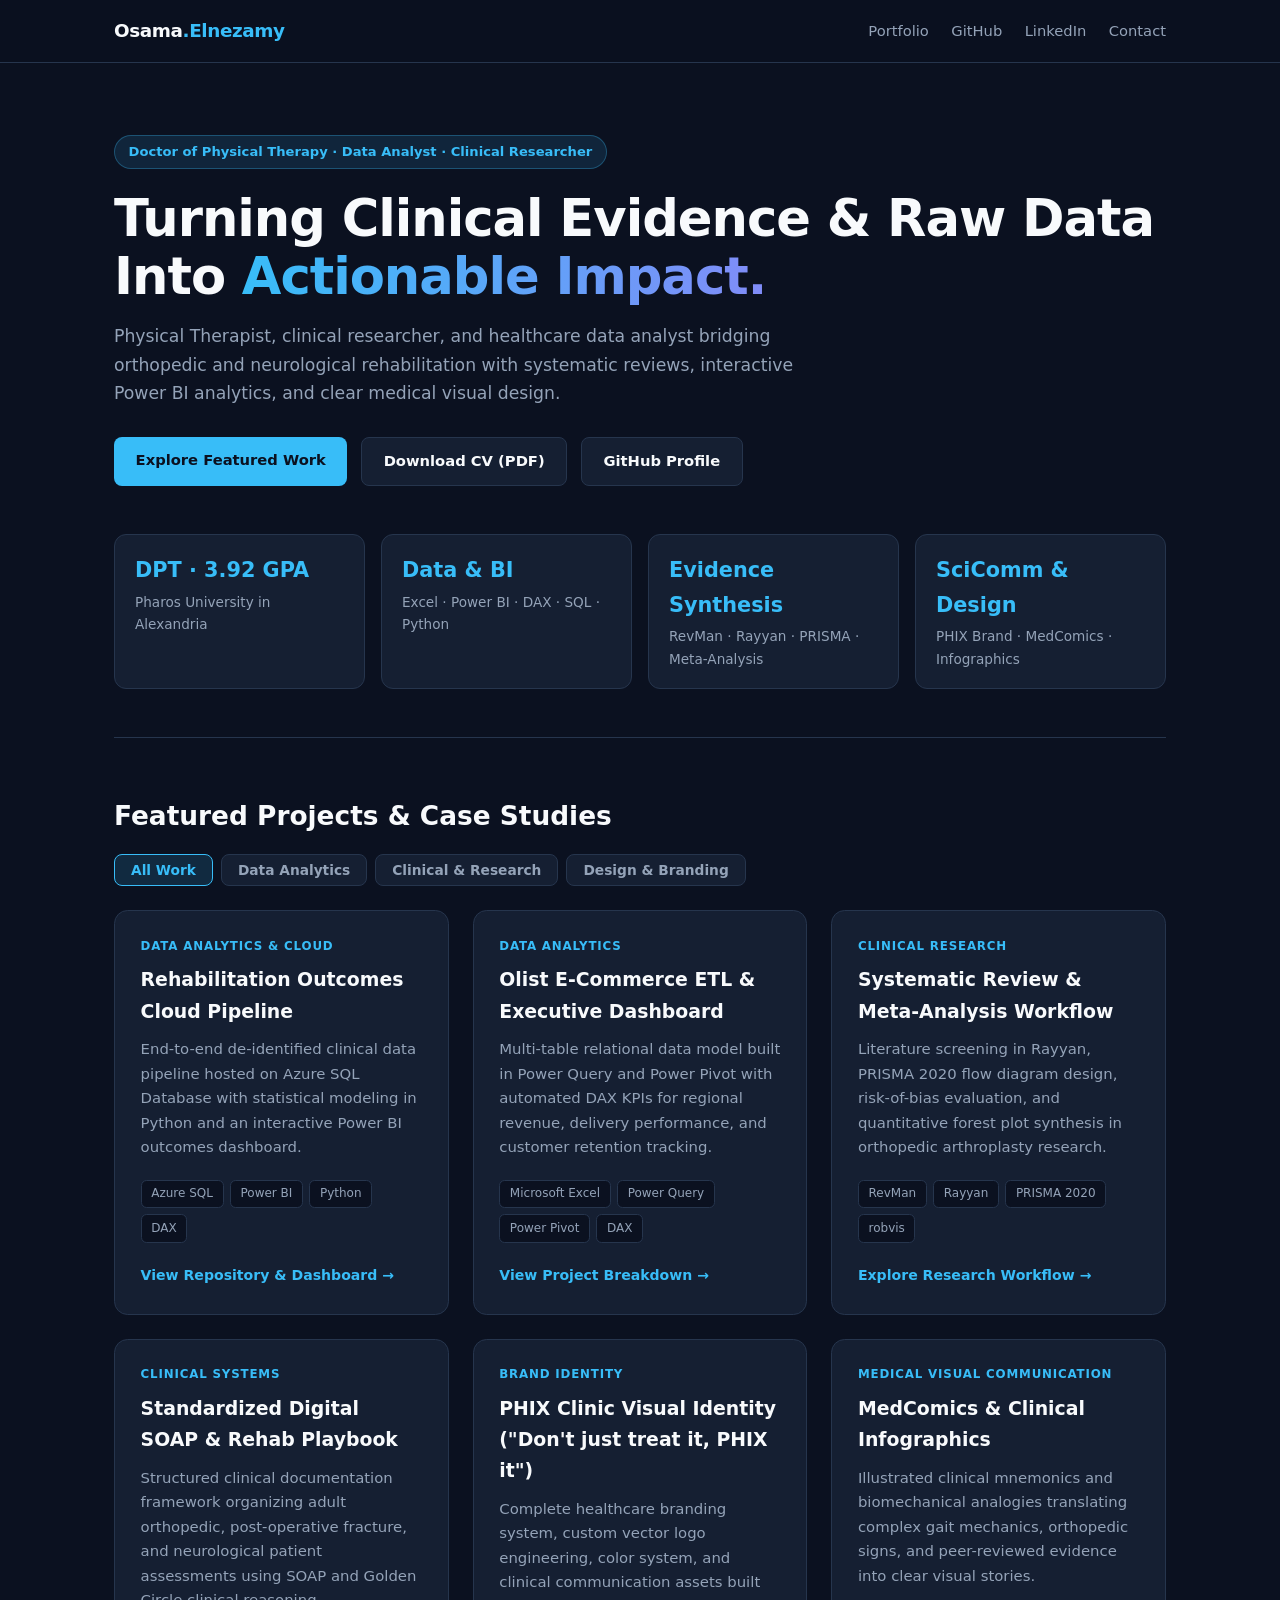
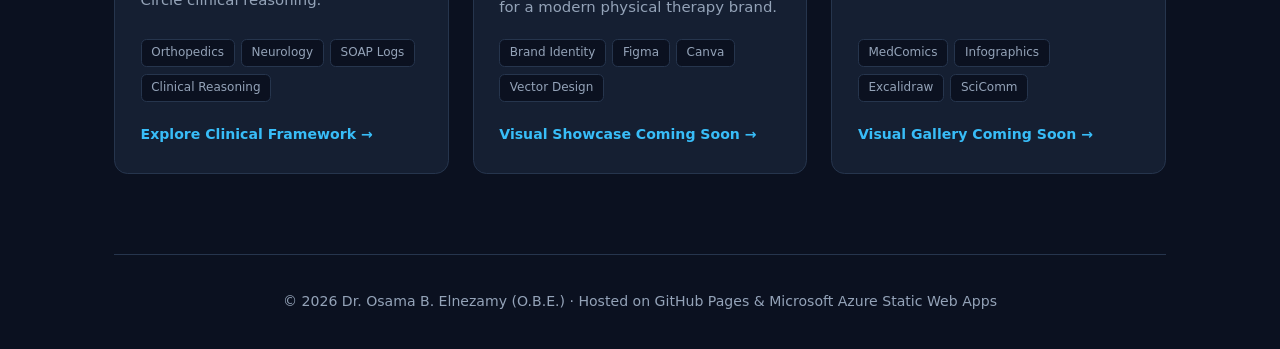
==== index.html @ bfe9ad44 "Add initial HTML structure for personal website This file contains the complete HTML structure for D" ====
<!DOCTYPE html>
<html lang="en">
<head>
  <meta charset="UTF-8" />
  <meta name="viewport" content="width=device-width, initial-scale=1.0" />
  <title>Dr. Osama B. Elnezamy | DPT, Clinical Researcher &amp; Data Analyst</title>
  <style>
    :root {
      --bg: #0b1120;
      --surface: #151f32;
      --surface-hover: #1e293b;
      --text: #f8fafc;
      --muted: #94a3b8;
      --primary: #38bdf8;
      --secondary: #818cf8;
      --border: #26354d;
    }

    * {
      box-sizing: border-box;
      margin: 0;
      padding: 0;
      font-family: 'Segoe UI', system-ui, -apple-system, sans-serif;
    }

    html {
      scroll-behavior: smooth;
    }

    body {
      background-color: var(--bg);
      color: var(--text);
      line-height: 1.65;
    }

    /* Navigation */
    nav {
      position: sticky;
      top: 0;
      z-index: 50;
      backdrop-filter: blur(12px);
      background: rgba(11, 17, 32, 0.85);
      border-bottom: 1px solid var(--border);
    }

    .nav-inner {
      max-width: 1100px;
      margin: 0 auto;
      padding: 1rem 1.5rem;
      display: flex;
      justify-content: space-between;
      align-items: center;
      gap: 1rem;
    }

    .logo {
      font-weight: 800;
      font-size: 1.15rem;
      color: var(--text);
      text-decoration: none;
      letter-spacing: -0.4px;
    }

    .logo span {
      color: var(--primary);
    }

    .nav-links {
      display: flex;
      flex-wrap: wrap;
      gap: 1.4rem;
    }

    .nav-links a {
      color: var(--muted);
      text-decoration: none;
      font-size: 0.92rem;
      font-weight: 500;
      transition: color 0.2s ease;
    }

    .nav-links a:hover {
      color: var(--primary);
    }

    .container {
      max-width: 1100px;
      margin: 0 auto;
      padding: 0 1.5rem;
    }

    /* Hero */
    .hero {
      padding: 4.5rem 0 3rem;
      border-bottom: 1px solid var(--border);
    }

    .pill {
      display: inline-block;
      background: rgba(56, 189, 248, 0.12);
      color: var(--primary);
      border: 1px solid rgba(56, 189, 248, 0.3);
      padding: 0.3rem 0.85rem;
      border-radius: 999px;
      font-size: 0.82rem;
      font-weight: 600;
      margin-bottom: 1.25rem;
    }

    .hero h1 {
      font-size: clamp(2.1rem, 4.2vw, 3.2rem);
      line-height: 1.15;
      margin-bottom: 1rem;
      letter-spacing: -0.02em;
    }

    .hero h1 span {
      background: linear-gradient(90deg, var(--primary), var(--secondary));
      -webkit-background-clip: text;
      -webkit-text-fill-color: transparent;
    }

    .hero p {
      color: var(--muted);
      font-size: 1.08rem;
      max-width: 720px;
      margin-bottom: 1.8rem;
    }

    .btn-group {
      display: flex;
      flex-wrap: wrap;
      gap: 0.85rem;
      margin-bottom: 3rem;
    }

    .btn {
      padding: 0.72rem 1.35rem;
      border-radius: 0.5rem;
      font-weight: 600;
      font-size: 0.92rem;
      text-decoration: none;
      transition: transform 0.2s ease, border-color 0.2s ease, opacity 0.2s ease;
      cursor: pointer;
    }

    .btn-primary {
      background: var(--primary);
      color: #0b1120;
    }

    .btn-primary:hover {
      opacity: 0.9;
      transform: translateY(-2px);
    }

    .btn-outline {
      border: 1px solid var(--border);
      color: var(--text);
      background: var(--surface);
    }

    .btn-outline:hover {
      border-color: var(--primary);
      color: var(--primary);
      transform: translateY(-2px);
    }

    /* Stats Bar */
    .stats {
      display: grid;
      grid-template-columns: repeat(auto-fit, minmax(200px, 1fr));
      gap: 1rem;
    }

    .stat-box {
      background: var(--surface);
      border: 1px solid var(--border);
      padding: 1.15rem 1.25rem;
      border-radius: 0.75rem;
    }

    .stat-num {
      font-size: 1.3rem;
      font-weight: 800;
      color: var(--primary);
      margin-bottom: 0.2rem;
    }

    .stat-label {
      font-size: 0.85rem;
      color: var(--muted);
    }

    /* Section Header & Filters */
    .section-header {
      margin: 3.5rem 0 1.5rem;
      display: flex;
      flex-wrap: wrap;
      justify-content: space-between;
      align-items: center;
      gap: 1rem;
    }

    .section-header h2 {
      font-size: 1.65rem;
    }

    .filters {
      display: flex;
      flex-wrap: wrap;
      gap: 0.5rem;
    }

    .filter-btn {
      background: var(--surface);
      border: 1px solid var(--border);
      color: var(--muted);
      padding: 0.45rem 1rem;
      border-radius: 0.5rem;
      font-size: 0.86rem;
      font-weight: 600;
      cursor: pointer;
      transition: all 0.2s ease;
    }

    .filter-btn.active,
    .filter-btn:hover {
      background: rgba(56, 189, 248, 0.15);
      color: var(--primary);
      border-color: var(--primary);
    }

    /* Project Grid */
    .grid {
      display: grid;
      grid-template-columns: repeat(auto-fill, minmax(310px, 1fr));
      gap: 1.5rem;
    }

    .card {
      background: var(--surface);
      border: 1px solid var(--border);
      border-radius: 0.85rem;
      padding: 1.6rem;
      display: flex;
      flex-direction: column;
      justify-content: space-between;
      transition: transform 0.2s ease, border-color 0.2s ease, background 0.2s ease;
    }

    .card:hover {
      transform: translateY(-4px);
      border-color: var(--primary);
      background: var(--surface-hover);
    }

    .card-category {
      font-size: 0.74rem;
      text-transform: uppercase;
      letter-spacing: 0.07em;
      color: var(--primary);
      font-weight: 700;
      margin-bottom: 0.5rem;
    }

    .card h3 {
      font-size: 1.18rem;
      margin-bottom: 0.65rem;
    }

    .card p {
      color: var(--muted);
      font-size: 0.93rem;
      margin-bottom: 1.25rem;
    }

    .tags {
      display: flex;
      flex-wrap: wrap;
      gap: 0.4rem;
      margin-bottom: 1.2rem;
    }

    .tag {
      background: var(--bg);
      border: 1px solid var(--border);
      color: var(--muted);
      font-size: 0.75rem;
      padding: 0.2rem 0.6rem;
      border-radius: 0.35rem;
    }

    .card-link {
      color: var(--primary);
      text-decoration: none;
      font-size: 0.88rem;
      font-weight: 600;
      background: none;
      border: none;
      padding: 0;
      cursor: pointer;
    }

    .card-link:hover {
      text-decoration: underline;
    }

    /* Footer */
    footer {
      margin-top: 5rem;
      padding: 2.2rem 0;
      border-top: 1px solid var(--border);
      text-align: center;
      color: var(--muted);
      font-size: 0.88rem;
    }
  </style>
</head>
<body>
  <nav>
    <div class="nav-inner">
      <a href="#" class="logo">Osama<span>.Elnezamy</span></a>
      <div class="nav-links">
        <a href="#projects">Portfolio</a>
        <a href="https://github.com/Osamabadran" target="_blank" rel="noopener">GitHub</a>
        <a href="https://linkedin.com" target="_blank" rel="noopener">LinkedIn</a>
        <a href="mailto:oysama@gmail.com">Contact</a>
      </div>
    </div>
  </nav>

  <div class="container">
    <section class="hero">
      <span class="pill">Doctor of Physical Therapy · Data Analyst · Clinical Researcher</span>
      <h1>Turning Clinical Evidence &amp; Raw Data Into <span>Actionable Impact.</span></h1>
      <p>
        Physical Therapist, clinical researcher, and healthcare data analyst bridging orthopedic and neurological
        rehabilitation with systematic reviews, interactive Power BI analytics, and clear medical visual design.
      </p>

      <div class="btn-group">
        <a href="#projects" class="btn btn-primary">Explore Featured Work</a>
        <a href="assets/cv/Osama_Elnezamy_CV.pdf" class="btn btn-outline" target="_blank" rel="noopener">Download CV (PDF)</a>
        <a href="https://github.com/Osamabadran" class="btn btn-outline" target="_blank" rel="noopener">GitHub Profile</a>
      </div>

      <div class="stats">
        <div class="stat-box">
          <div class="stat-num">DPT · 3.92 GPA</div>
          <div class="stat-label">Pharos University in Alexandria</div>
        </div>
        <div class="stat-box">
          <div class="stat-num">Data &amp; BI</div>
          <div class="stat-label">Excel · Power BI · DAX · SQL · Python</div>
        </div>
        <div class="stat-box">
          <div class="stat-num">Evidence Synthesis</div>
          <div class="stat-label">RevMan · Rayyan · PRISMA · Meta-Analysis</div>
        </div>
        <div class="stat-box">
          <div class="stat-num">SciComm &amp; Design</div>
          <div class="stat-label">PHIX Brand · MedComics · Infographics</div>
        </div>
      </div>
    </section>

    <section id="projects">
      <div class="section-header">
        <h2>Featured Projects &amp; Case Studies</h2>
        <div class="filters">
          <button class="filter-btn active" onclick="filterProjects('all', this)">All Work</button>
          <button class="filter-btn" onclick="filterProjects('data', this)">Data Analytics</button>
          <button class="filter-btn" onclick="filterProjects('research', this)">Clinical &amp; Research</button>
          <button class="filter-btn" onclick="filterProjects('design', this)">Design &amp; Branding</button>
        </div>
      </div>

      <div class="grid" id="project-grid">
        <!-- Data Analytics 1 -->
        <article class="card" data-category="data">
          <div>
            <div class="card-category">Data Analytics &amp; Cloud</div>
            <h3>Rehabilitation Outcomes Cloud Pipeline</h3>
            <p>
              End-to-end de-identified clinical data pipeline hosted on Azure SQL Database with statistical modeling
              in Python and an interactive Power BI outcomes dashboard.
            </p>
          </div>
          <div>
            <div class="tags">
              <span class="tag">Azure SQL</span>
              <span class="tag">Power BI</span>
              <span class="tag">Python</span>
              <span class="tag">DAX</span>
            </div>
            <a href="https://github.com/Osamabadran" target="_blank" rel="noopener" class="card-link">View Repository &amp; Dashboard →</a>
          </div>
        </article>

        <!-- Data Analytics 2 -->
        <article class="card" data-category="data">
          <div>
            <div class="card-category">Data Analytics</div>
            <h3>Olist E-Commerce ETL &amp; Executive Dashboard</h3>
            <p>
              Multi-table relational data model built in Power Query and Power Pivot with automated DAX KPIs for
              regional revenue, delivery performance, and customer retention tracking.
            </p>
          </div>
          <div>
            <div class="tags">
              <span class="tag">Microsoft Excel</span>
              <span class="tag">Power Query</span>
              <span class="tag">Power Pivot</span>
              <span class="tag">DAX</span>
            </div>
            <a href="https://github.com/Osamabadran" target="_blank" rel="noopener" class="card-link">View Project Breakdown →</a>
          </div>
        </article>

        <!-- Clinical & Research 1 -->
        <article class="card" data-category="research">
          <div>
            <div class="card-category">Clinical Research</div>
            <h3>Systematic Review &amp; Meta-Analysis Workflow</h3>
            <p>
              Literature screening in Rayyan, PRISMA 2020 flow diagram design, risk-of-bias evaluation, and
              quantitative forest plot synthesis in orthopedic arthroplasty research.
            </p>
          </div>
          <div>
            <div class="tags">
              <span class="tag">RevMan</span>
              <span class="tag">Rayyan</span>
              <span class="tag">PRISMA 2020</span>
              <span class="tag">robvis</span>
            </div>
            <a href="https://github.com/Osamabadran" target="_blank" rel="noopener" class="card-link">Explore Research Workflow →</a>
          </div>
        </article>

        <!-- Clinical & Research 2 -->
        <article class="card" data-category="research">
          <div>
            <div class="card-category">Clinical Systems</div>
            <h3>Standardized Digital SOAP &amp; Rehab Playbook</h3>
            <p>
              Structured clinical documentation framework organizing adult orthopedic, post-operative fracture, and
              neurological patient assessments using SOAP and Golden Circle clinical reasoning.
            </p>
          </div>
          <div>
            <div class="tags">
              <span class="tag">Orthopedics</span>
              <span class="tag">Neurology</span>
              <span class="tag">SOAP Logs</span>
              <span class="tag">Clinical Reasoning</span>
            </div>
            <a href="https://github.com/Osamabadran" target="_blank" rel="noopener" class="card-link">Explore Clinical Framework →</a>
          </div>
        </article>

        <!-- Design 1 -->
        <article class="card" data-category="design">
          <div>
            <div class="card-category">Brand Identity</div>
            <h3>PHIX Clinic Visual Identity ("Don't just treat it, PHIX it")</h3>
            <p>
              Complete healthcare branding system, custom vector logo engineering, color system, and clinical
              communication assets built for a modern physical therapy brand.
            </p>
          </div>
          <div>
            <div class="tags">
              <span class="tag">Brand Identity</span>
              <span class="tag">Figma</span>
              <span class="tag">Canva</span>
              <span class="tag">Vector Design</span>
            </div>
            <a href="#projects" class="card-link">Visual Showcase Coming Soon →</a>
          </div>
        </article>

        <!-- Design 2 -->
        <article class="card" data-category="design">
          <div>
            <div class="card-category">Medical Visual Communication</div>
            <h3>MedComics &amp; Clinical Infographics</h3>
            <p>
              Illustrated clinical mnemonics and biomechanical analogies translating complex gait mechanics,
              orthopedic signs, and peer-reviewed evidence into clear visual stories.
            </p>
          </div>
          <div>
            <div class="tags">
              <span class="tag">MedComics</span>
              <span class="tag">Infographics</span>
              <span class="tag">Excalidraw</span>
              <span class="tag">SciComm</span>
            </div>
            <a href="#projects" class="card-link">Visual Gallery Coming Soon →</a>
          </div>
        </article>
      </div>
    </section>

    <footer>
      <p>© 2026 Dr. Osama B. Elnezamy (O.B.E.) · Hosted on GitHub Pages &amp; Microsoft Azure Static Web Apps</p>
    </footer>
  </div>

  <script>
    function filterProjects(category, btn) {
      document.querySelectorAll('.filter-btn').forEach(b => b.classList.remove('active'));
      btn.classList.add('active');

      document.querySelectorAll('.card').forEach(card => {
        if (category === 'all' || card.dataset.category === category) {
          card.style.display = 'flex';
        } else {
          card.style.display = 'none';
        }
      });
    }
  </script>
</body>
</html>
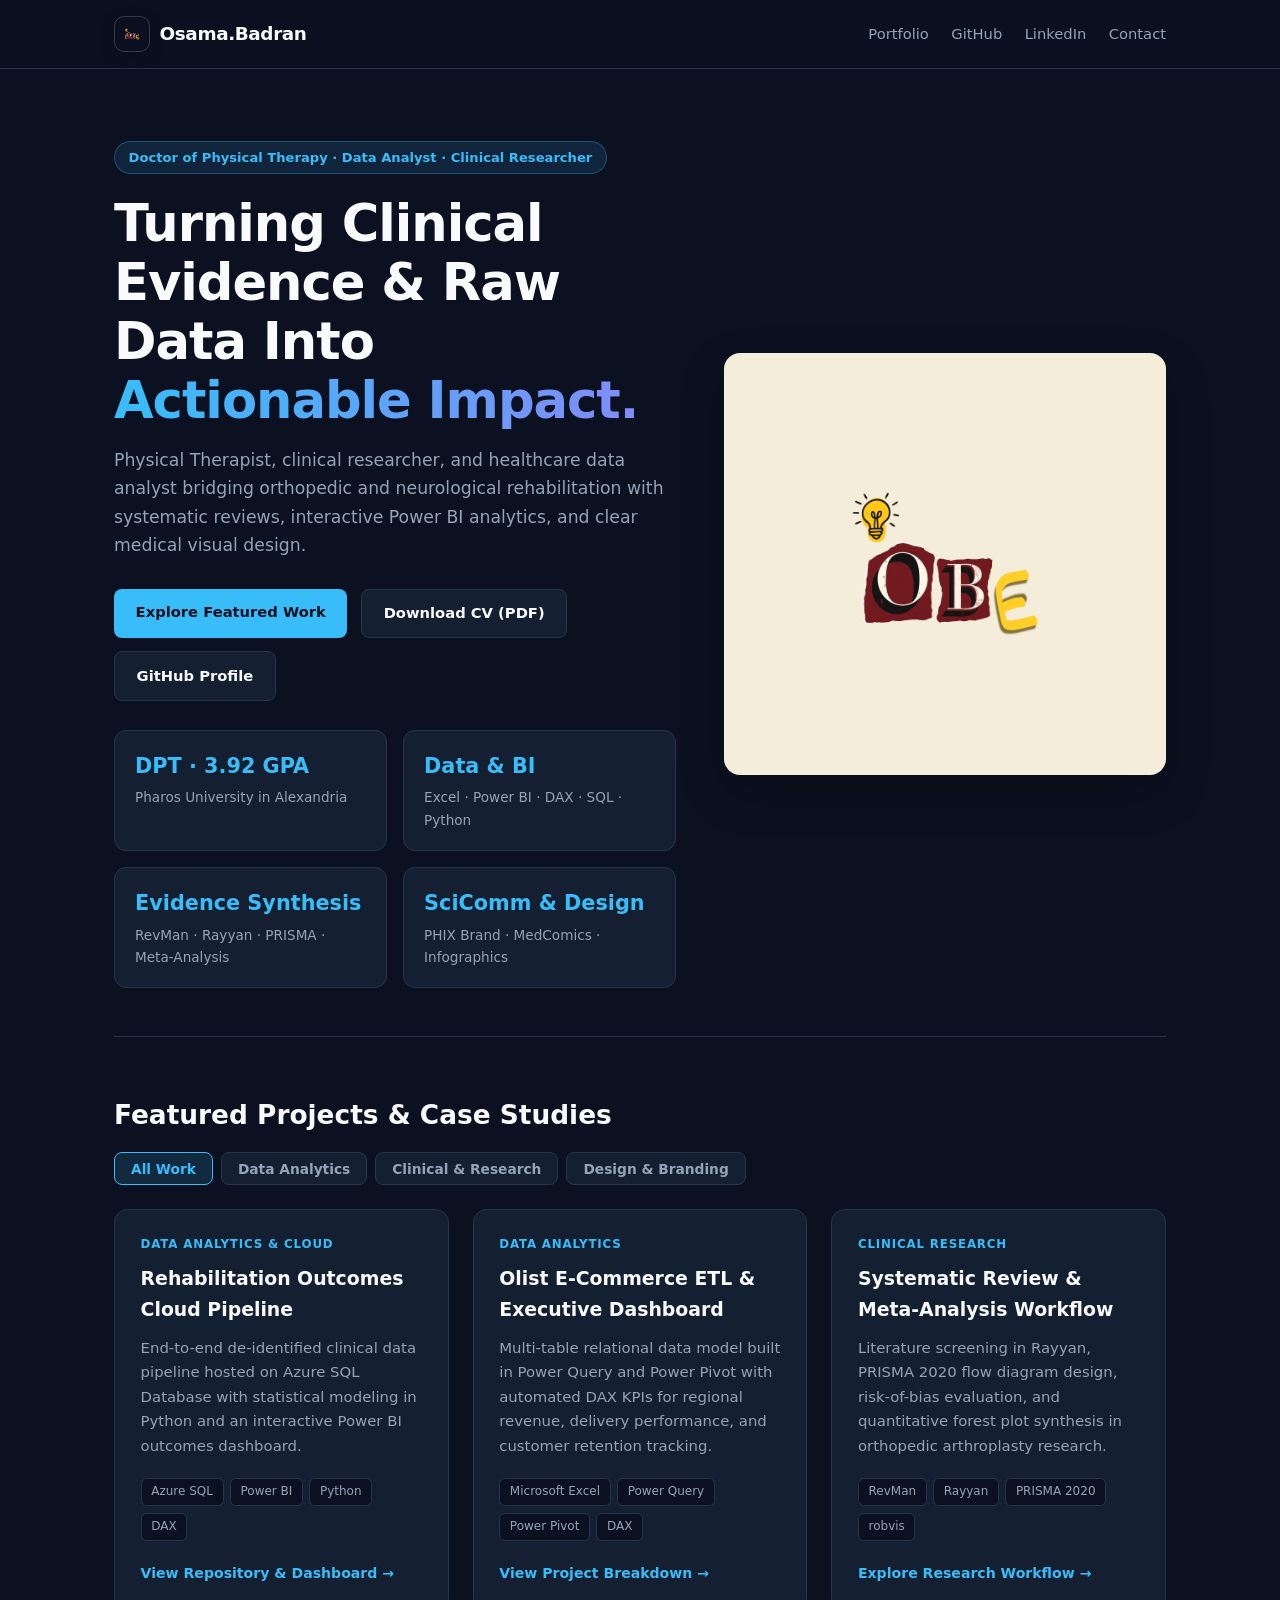
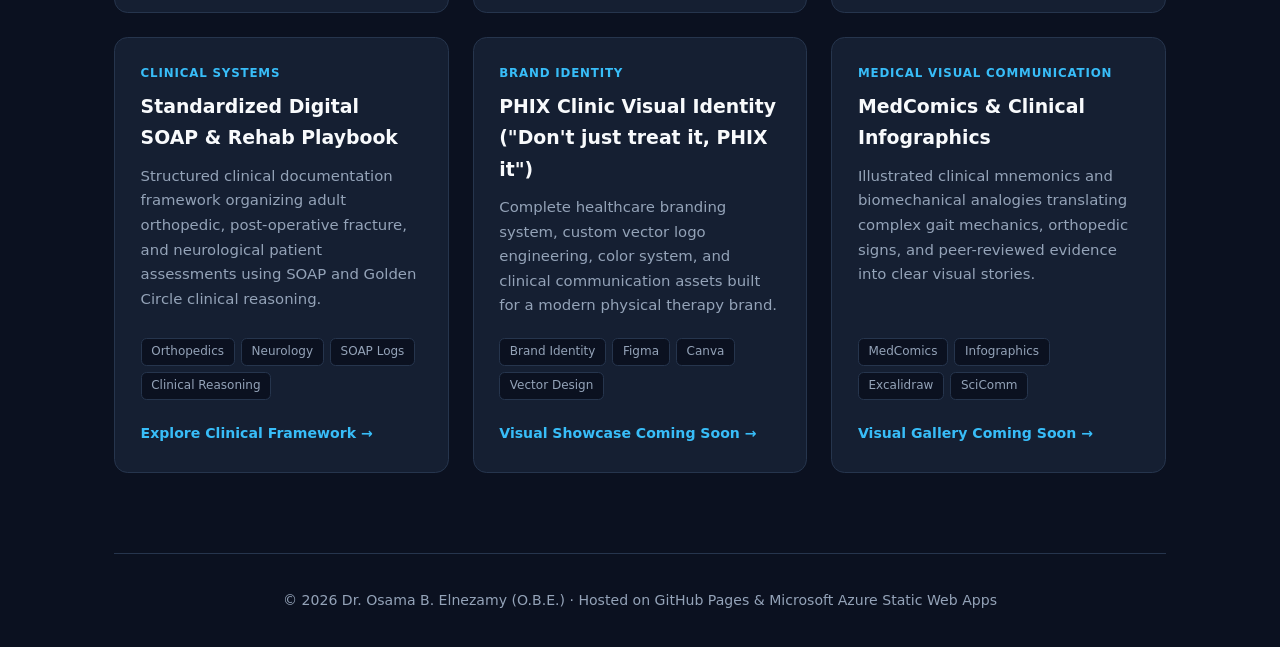
==== commit 07dd3a3d: "Add brand logo and motion hero Co-authored-by: Copilot <223556219+Copilot@users.noreply.github.com>" ====
--- a/index.html
+++ b/index.html
@@ -3,6 +3,7 @@
 <head>
   <meta charset="UTF-8" />
   <meta name="viewport" content="width=device-width, initial-scale=1.0" />
+  <link rel="icon" type="image/png" href="assets/images/design/obe-logo.png" />
   <title>Dr. Osama B. Elnezamy | DPT, Clinical Researcher &amp; Data Analyst</title>
   <style>
     :root {
@@ -59,10 +60,18 @@
       color: var(--text);
       text-decoration: none;
       letter-spacing: -0.4px;
-    }
-
-    .logo span {
-      color: var(--primary);
+      display: inline-flex;
+      align-items: center;
+      gap: 0.6rem;
+    }
+
+    .brand-emblem {
+      width: 36px;
+      height: 36px;
+      border-radius: 10px;
+      object-fit: cover;
+      border: 1px solid rgba(248, 250, 252, 0.18);
+      box-shadow: 0 5px 16px rgba(0, 0, 0, 0.18);
     }
 
     .nav-links {
@@ -93,6 +102,42 @@
     .hero {
       padding: 4.5rem 0 3rem;
       border-bottom: 1px solid var(--border);
+    }
+
+    .hero-layout {
+      display: grid;
+      grid-template-columns: minmax(0, 1.12fr) minmax(300px, 0.88fr);
+      align-items: center;
+      gap: 3rem;
+    }
+
+    .hero-copy {
+      min-width: 0;
+    }
+
+    .hero-media {
+      display: flex;
+      align-items: center;
+      justify-content: center;
+      min-height: 320px;
+      overflow: hidden;
+      border: 1px solid rgba(248, 250, 252, 0.12);
+      border-radius: 16px;
+      background: #f4edda;
+      box-shadow: 0 18px 45px rgba(0, 0, 0, 0.24);
+    }
+
+    .hero-motion,
+    .hero-static {
+      display: block;
+      width: 100%;
+      height: 100%;
+      max-height: 420px;
+      object-fit: contain;
+    }
+
+    .hero-static {
+      display: none;
     }
 
     .pill {
@@ -131,7 +176,7 @@
       display: flex;
       flex-wrap: wrap;
       gap: 0.85rem;
-      margin-bottom: 3rem;
+      margin-bottom: 1.8rem;
     }
 
     .btn {
@@ -171,6 +216,38 @@
       display: grid;
       grid-template-columns: repeat(auto-fit, minmax(200px, 1fr));
       gap: 1rem;
+    }
+
+    @media (max-width: 800px) {
+      .hero-layout {
+        grid-template-columns: 1fr;
+        gap: 2rem;
+      }
+
+      .hero-media {
+        min-height: 260px;
+      }
+    }
+
+    @media (prefers-reduced-motion: reduce) {
+      html {
+        scroll-behavior: auto;
+      }
+
+      .hero-motion {
+        display: none;
+      }
+
+      .hero-static {
+        display: block;
+      }
+
+      .btn,
+      .nav-links a,
+      .card,
+      .filter-btn {
+        transition: none;
+      }
     }
 
     .stat-box {
@@ -320,7 +397,10 @@
 <body>
   <nav>
     <div class="nav-inner">
-      <a href="#" class="logo">Osama<span>.Elnezamy</span></a>
+      <a href="#" class="logo">
+        <img class="brand-emblem" src="assets/images/design/obe-logo.png" alt="" />
+        <span>Osama.Badran</span>
+      </a>
       <div class="nav-links">
         <a href="#projects">Portfolio</a>
         <a href="https://github.com/Osamabadran" target="_blank" rel="noopener">GitHub</a>
@@ -332,35 +412,46 @@
 
   <div class="container">
     <section class="hero">
-      <span class="pill">Doctor of Physical Therapy · Data Analyst · Clinical Researcher</span>
-      <h1>Turning Clinical Evidence &amp; Raw Data Into <span>Actionable Impact.</span></h1>
-      <p>
-        Physical Therapist, clinical researcher, and healthcare data analyst bridging orthopedic and neurological
-        rehabilitation with systematic reviews, interactive Power BI analytics, and clear medical visual design.
-      </p>
-
-      <div class="btn-group">
-        <a href="#projects" class="btn btn-primary">Explore Featured Work</a>
-        <a href="assets/cv/Osama_Elnezamy_CV.pdf" class="btn btn-outline" target="_blank" rel="noopener">Download CV (PDF)</a>
-        <a href="https://github.com/Osamabadran" class="btn btn-outline" target="_blank" rel="noopener">GitHub Profile</a>
-      </div>
-
-      <div class="stats">
-        <div class="stat-box">
-          <div class="stat-num">DPT · 3.92 GPA</div>
-          <div class="stat-label">Pharos University in Alexandria</div>
+      <div class="hero-layout">
+        <div class="hero-copy">
+          <span class="pill">Doctor of Physical Therapy · Data Analyst · Clinical Researcher</span>
+          <h1>Turning Clinical Evidence &amp; Raw Data Into <span>Actionable Impact.</span></h1>
+          <p>
+            Physical Therapist, clinical researcher, and healthcare data analyst bridging orthopedic and neurological
+            rehabilitation with systematic reviews, interactive Power BI analytics, and clear medical visual design.
+          </p>
+
+          <div class="btn-group">
+            <a href="#projects" class="btn btn-primary">Explore Featured Work</a>
+            <a href="assets/cv/Osama_Elnezamy_CV.pdf" class="btn btn-outline" target="_blank" rel="noopener">Download CV (PDF)</a>
+            <a href="https://github.com/Osamabadran" class="btn btn-outline" target="_blank" rel="noopener">GitHub Profile</a>
+          </div>
+
+          <div class="stats">
+            <div class="stat-box">
+              <div class="stat-num">DPT · 3.92 GPA</div>
+              <div class="stat-label">Pharos University in Alexandria</div>
+            </div>
+            <div class="stat-box">
+              <div class="stat-num">Data &amp; BI</div>
+              <div class="stat-label">Excel · Power BI · DAX · SQL · Python</div>
+            </div>
+            <div class="stat-box">
+              <div class="stat-num">Evidence Synthesis</div>
+              <div class="stat-label">RevMan · Rayyan · PRISMA · Meta-Analysis</div>
+            </div>
+            <div class="stat-box">
+              <div class="stat-num">SciComm &amp; Design</div>
+              <div class="stat-label">PHIX Brand · MedComics · Infographics</div>
+            </div>
+          </div>
         </div>
-        <div class="stat-box">
-          <div class="stat-num">Data &amp; BI</div>
-          <div class="stat-label">Excel · Power BI · DAX · SQL · Python</div>
-        </div>
-        <div class="stat-box">
-          <div class="stat-num">Evidence Synthesis</div>
-          <div class="stat-label">RevMan · Rayyan · PRISMA · Meta-Analysis</div>
-        </div>
-        <div class="stat-box">
-          <div class="stat-num">SciComm &amp; Design</div>
-          <div class="stat-label">PHIX Brand · MedComics · Infographics</div>
+
+        <div class="hero-media">
+          <video class="hero-motion" autoplay muted loop playsinline poster="assets/images/design/obe-logo.png">
+            <source src="assets/images/design/obe-motion.mp4" type="video/mp4" />
+          </video>
+          <img class="hero-static" src="assets/images/design/obe-logo.png" alt="Osama Badran brand logo" />
         </div>
       </div>
     </section>
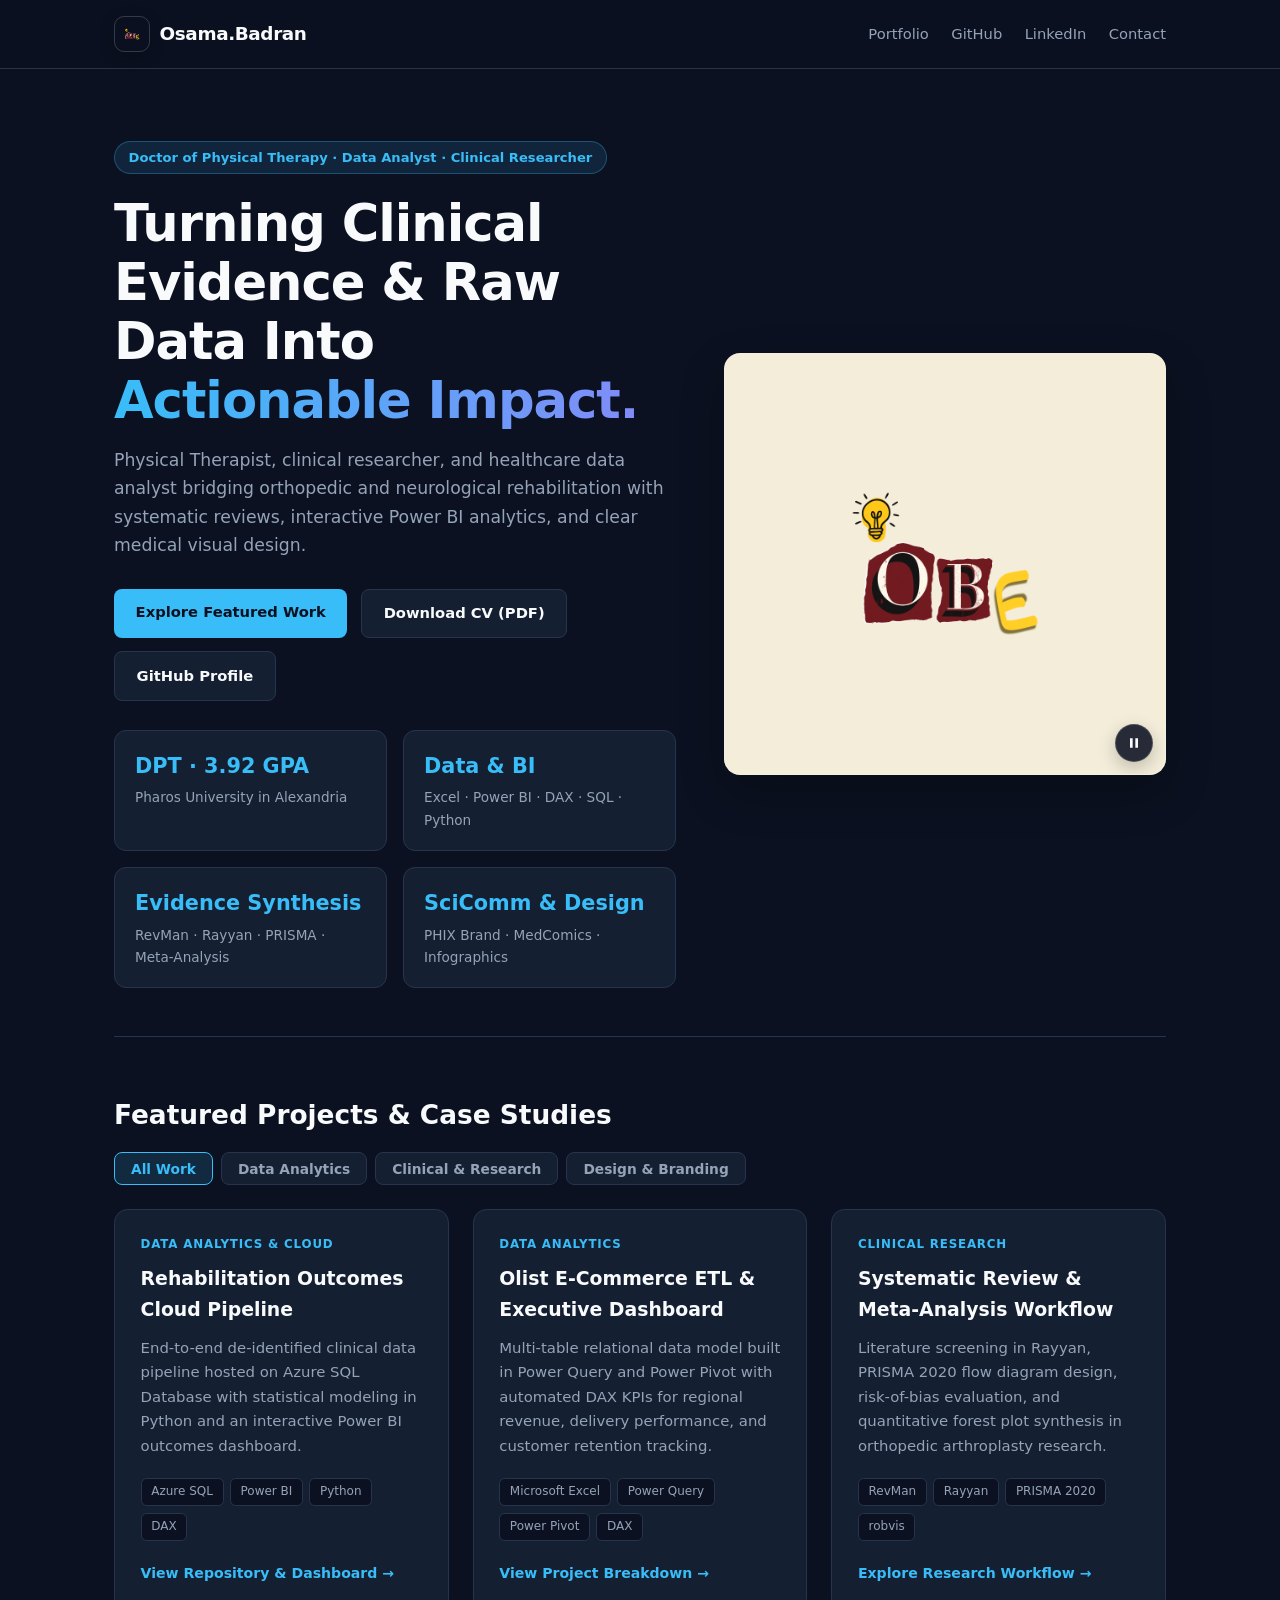
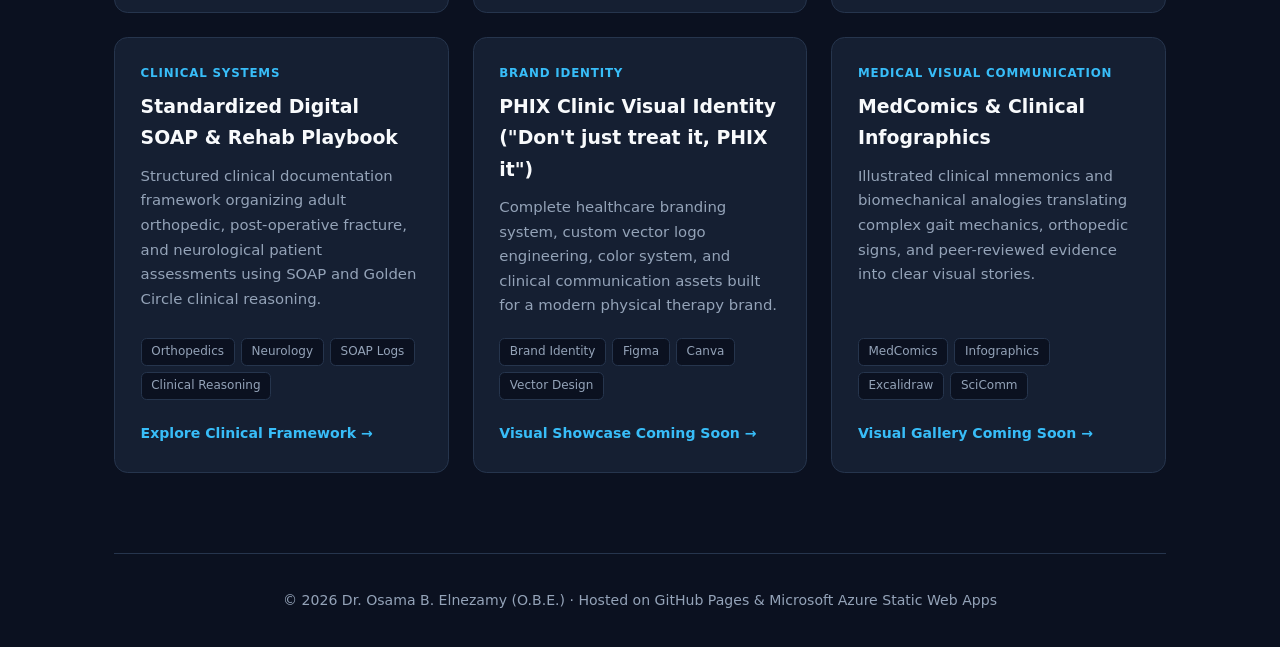
==== commit 3439cd01: "Add accessible motion logo playback control Co-authored-by: Copilot <223556219+Copilot@users.noreply" ====
--- a/index.html
+++ b/index.html
@@ -116,6 +116,7 @@
     }
 
     .hero-media {
+      position: relative;
       display: flex;
       align-items: center;
       justify-content: center;
@@ -127,8 +128,7 @@
       box-shadow: 0 18px 45px rgba(0, 0, 0, 0.24);
     }
 
-    .hero-motion,
-    .hero-static {
+    .hero-motion {
       display: block;
       width: 100%;
       height: 100%;
@@ -136,8 +136,41 @@
       object-fit: contain;
     }
 
-    .hero-static {
-      display: none;
+    .motion-control {
+      position: absolute;
+      right: 12px;
+      bottom: 12px;
+      width: 38px;
+      height: 38px;
+      display: inline-flex;
+      align-items: center;
+      justify-content: center;
+      padding: 0;
+      border: 1px solid rgba(248, 250, 252, 0.16);
+      border-radius: 50%;
+      background: rgba(11, 17, 32, 0.88);
+      color: #f8fafc;
+      box-shadow: 0 6px 18px rgba(0, 0, 0, 0.22);
+      backdrop-filter: blur(8px);
+      cursor: pointer;
+      transition: background 0.2s ease, border-color 0.2s ease, transform 0.2s ease;
+    }
+
+    .motion-control:hover {
+      background: rgba(30, 41, 59, 0.96);
+      border-color: rgba(56, 189, 248, 0.55);
+      transform: translateY(-1px);
+    }
+
+    .motion-control:focus-visible {
+      outline: 2px solid var(--primary);
+      outline-offset: 3px;
+    }
+
+    .motion-control svg {
+      width: 16px;
+      height: 16px;
+      fill: currentColor;
     }
 
     .pill {
@@ -232,14 +265,6 @@
     @media (prefers-reduced-motion: reduce) {
       html {
         scroll-behavior: auto;
-      }
-
-      .hero-motion {
-        display: none;
-      }
-
-      .hero-static {
-        display: block;
       }
 
       .btn,
@@ -451,7 +476,7 @@
           <video class="hero-motion" autoplay muted loop playsinline poster="assets/images/design/obe-logo.png">
             <source src="assets/images/design/obe-motion.mp4" type="video/mp4" />
           </video>
-          <img class="hero-static" src="assets/images/design/obe-logo.png" alt="Osama Badran brand logo" />
+          <button class="motion-control" type="button" aria-label="Pause motion logo"></button>
         </div>
       </div>
     </section>
@@ -602,6 +627,69 @@
   </div>
 
   <script>
+    (function () {
+      const video = document.querySelector('.hero-motion');
+      const control = document.querySelector('.motion-control');
+      const reducedMotion = window.matchMedia('(prefers-reduced-motion: reduce)');
+
+      const icons = {
+        play: '<svg viewBox="0 0 24 24" aria-hidden="true"><path d="M8 5v14l11-7z"/></svg>',
+        pause: '<svg viewBox="0 0 24 24" aria-hidden="true"><path d="M6 5h4v14H6zm8 0h4v14h-4z"/></svg>',
+        replay: '<svg viewBox="0 0 24 24" aria-hidden="true"><path d="M12 5a7 7 0 1 1-6.7 9H3.2A9 9 0 1 0 12 3V1L7.5 5.5 12 10V7a5 5 0 1 1-4.6 3H5.2A7 7 0 0 1 12 5z"/></svg>'
+      };
+
+      function setControl(type, label) {
+        control.innerHTML = icons[type];
+        control.setAttribute('aria-label', label);
+      }
+
+      function updateControl() {
+        if (reducedMotion.matches && video.ended) {
+          setControl('replay', 'Replay motion logo');
+        } else if (video.paused) {
+          setControl('play', 'Play motion logo');
+        } else {
+          setControl('pause', 'Pause motion logo');
+        }
+      }
+
+      function configureMotion() {
+        video.loop = !reducedMotion.matches;
+
+        if (reducedMotion.matches) {
+          setControl('replay', 'Replay motion logo');
+        }
+
+        const playback = video.play();
+        if (playback && typeof playback.catch === 'function') {
+          playback.catch(updateControl);
+        }
+      }
+
+      control.addEventListener('click', function () {
+        if (reducedMotion.matches && (video.ended || video.currentTime >= video.duration - 0.05)) {
+          video.currentTime = 0;
+          video.play().catch(updateControl);
+        } else if (video.paused) {
+          video.play().catch(updateControl);
+        } else {
+          video.pause();
+        }
+      });
+
+      video.addEventListener('play', updateControl);
+      video.addEventListener('pause', updateControl);
+      video.addEventListener('ended', updateControl);
+
+      if (typeof reducedMotion.addEventListener === 'function') {
+        reducedMotion.addEventListener('change', configureMotion);
+      } else {
+        reducedMotion.addListener(configureMotion);
+      }
+
+      configureMotion();
+    })();
+
     function filterProjects(category, btn) {
       document.querySelectorAll('.filter-btn').forEach(b => b.classList.remove('active'));
       btn.classList.add('active');
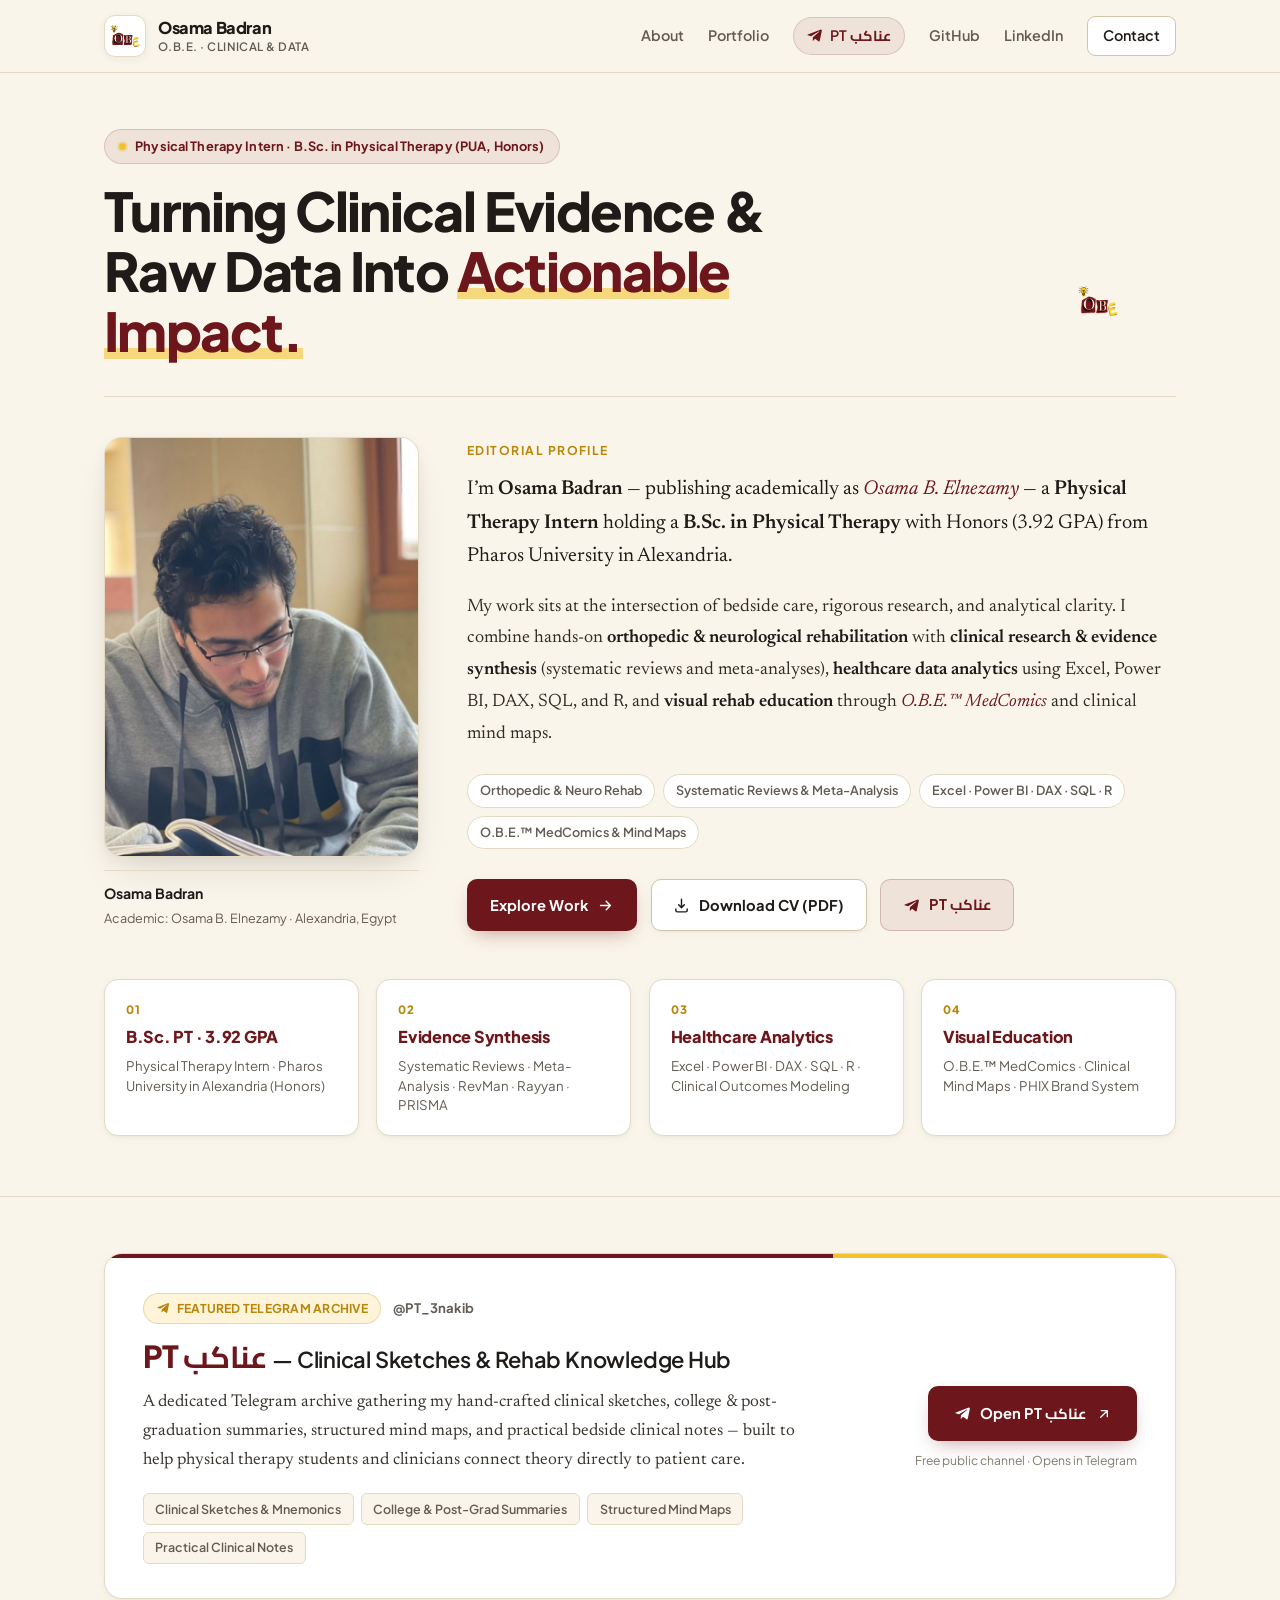
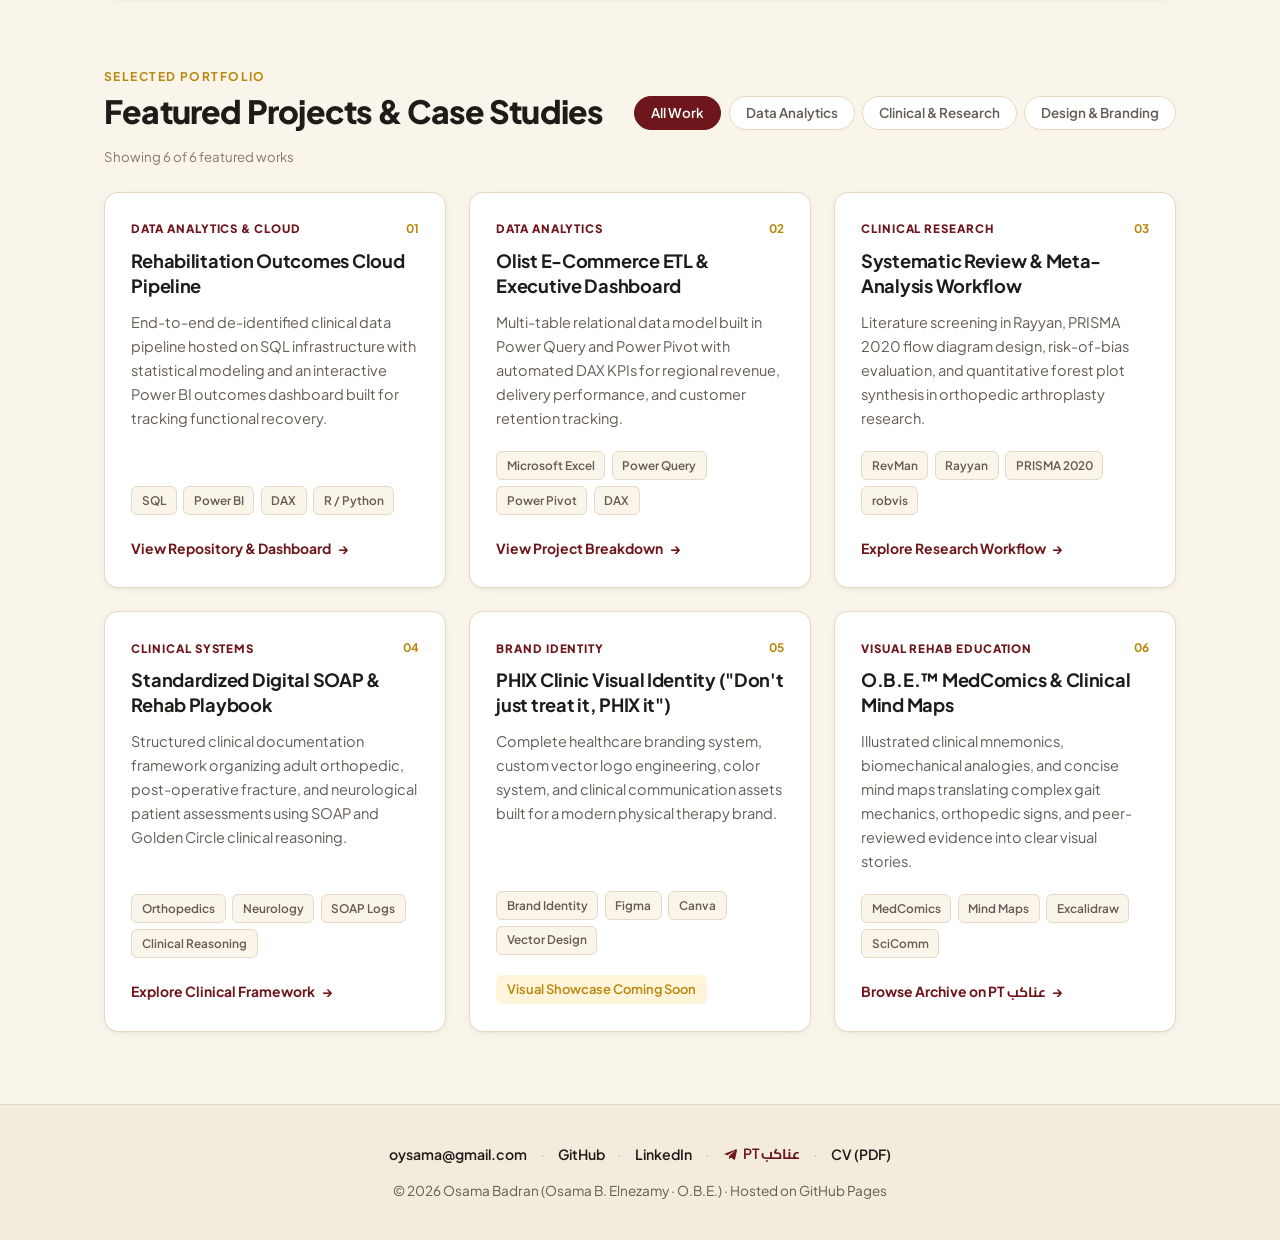
==== commit 02014599: "Redesign portfolio with warm editorial theme" ====
--- a/index.html
+++ b/index.html
@@ -3,705 +3,525 @@
 <head>
   <meta charset="UTF-8" />
   <meta name="viewport" content="width=device-width, initial-scale=1.0" />
+  <meta
+    name="description"
+    content="Osama Badran (Osama B. Elnezamy · O.B.E.) — Physical Therapy Intern, Clinical Researcher, Healthcare Data Analyst, and Medical Visual Educator."
+  />
+  <meta name="theme-color" content="#FAF5EA" />
   <link rel="icon" type="image/png" href="assets/images/design/obe-logo.png" />
-  <title>Dr. Osama B. Elnezamy | DPT, Clinical Researcher &amp; Data Analyst</title>
-  <style>
-    :root {
-      --bg: #0b1120;
-      --surface: #151f32;
-      --surface-hover: #1e293b;
-      --text: #f8fafc;
-      --muted: #94a3b8;
-      --primary: #38bdf8;
-      --secondary: #818cf8;
-      --border: #26354d;
-    }
-
-    * {
-      box-sizing: border-box;
-      margin: 0;
-      padding: 0;
-      font-family: 'Segoe UI', system-ui, -apple-system, sans-serif;
-    }
-
-    html {
-      scroll-behavior: smooth;
-    }
-
-    body {
-      background-color: var(--bg);
-      color: var(--text);
-      line-height: 1.65;
-    }
-
-    /* Navigation */
-    nav {
-      position: sticky;
-      top: 0;
-      z-index: 50;
-      backdrop-filter: blur(12px);
-      background: rgba(11, 17, 32, 0.85);
-      border-bottom: 1px solid var(--border);
-    }
-
-    .nav-inner {
-      max-width: 1100px;
-      margin: 0 auto;
-      padding: 1rem 1.5rem;
-      display: flex;
-      justify-content: space-between;
-      align-items: center;
-      gap: 1rem;
-    }
-
-    .logo {
-      font-weight: 800;
-      font-size: 1.15rem;
-      color: var(--text);
-      text-decoration: none;
-      letter-spacing: -0.4px;
-      display: inline-flex;
-      align-items: center;
-      gap: 0.6rem;
-    }
-
-    .brand-emblem {
-      width: 36px;
-      height: 36px;
-      border-radius: 10px;
-      object-fit: cover;
-      border: 1px solid rgba(248, 250, 252, 0.18);
-      box-shadow: 0 5px 16px rgba(0, 0, 0, 0.18);
-    }
-
-    .nav-links {
-      display: flex;
-      flex-wrap: wrap;
-      gap: 1.4rem;
-    }
-
-    .nav-links a {
-      color: var(--muted);
-      text-decoration: none;
-      font-size: 0.92rem;
-      font-weight: 500;
-      transition: color 0.2s ease;
-    }
-
-    .nav-links a:hover {
-      color: var(--primary);
-    }
-
-    .container {
-      max-width: 1100px;
-      margin: 0 auto;
-      padding: 0 1.5rem;
-    }
-
-    /* Hero */
-    .hero {
-      padding: 4.5rem 0 3rem;
-      border-bottom: 1px solid var(--border);
-    }
-
-    .hero-layout {
-      display: grid;
-      grid-template-columns: minmax(0, 1.12fr) minmax(300px, 0.88fr);
-      align-items: center;
-      gap: 3rem;
-    }
-
-    .hero-copy {
-      min-width: 0;
-    }
-
-    .hero-media {
-      position: relative;
-      display: flex;
-      align-items: center;
-      justify-content: center;
-      min-height: 320px;
-      overflow: hidden;
-      border: 1px solid rgba(248, 250, 252, 0.12);
-      border-radius: 16px;
-      background: #f4edda;
-      box-shadow: 0 18px 45px rgba(0, 0, 0, 0.24);
-    }
-
-    .hero-motion {
-      display: block;
-      width: 100%;
-      height: 100%;
-      max-height: 420px;
-      object-fit: contain;
-    }
-
-    .motion-control {
-      position: absolute;
-      right: 12px;
-      bottom: 12px;
-      width: 38px;
-      height: 38px;
-      display: inline-flex;
-      align-items: center;
-      justify-content: center;
-      padding: 0;
-      border: 1px solid rgba(248, 250, 252, 0.16);
-      border-radius: 50%;
-      background: rgba(11, 17, 32, 0.88);
-      color: #f8fafc;
-      box-shadow: 0 6px 18px rgba(0, 0, 0, 0.22);
-      backdrop-filter: blur(8px);
-      cursor: pointer;
-      transition: background 0.2s ease, border-color 0.2s ease, transform 0.2s ease;
-    }
-
-    .motion-control:hover {
-      background: rgba(30, 41, 59, 0.96);
-      border-color: rgba(56, 189, 248, 0.55);
-      transform: translateY(-1px);
-    }
-
-    .motion-control:focus-visible {
-      outline: 2px solid var(--primary);
-      outline-offset: 3px;
-    }
-
-    .motion-control svg {
-      width: 16px;
-      height: 16px;
-      fill: currentColor;
-    }
-
-    .pill {
-      display: inline-block;
-      background: rgba(56, 189, 248, 0.12);
-      color: var(--primary);
-      border: 1px solid rgba(56, 189, 248, 0.3);
-      padding: 0.3rem 0.85rem;
-      border-radius: 999px;
-      font-size: 0.82rem;
-      font-weight: 600;
-      margin-bottom: 1.25rem;
-    }
-
-    .hero h1 {
-      font-size: clamp(2.1rem, 4.2vw, 3.2rem);
-      line-height: 1.15;
-      margin-bottom: 1rem;
-      letter-spacing: -0.02em;
-    }
-
-    .hero h1 span {
-      background: linear-gradient(90deg, var(--primary), var(--secondary));
-      -webkit-background-clip: text;
-      -webkit-text-fill-color: transparent;
-    }
-
-    .hero p {
-      color: var(--muted);
-      font-size: 1.08rem;
-      max-width: 720px;
-      margin-bottom: 1.8rem;
-    }
-
-    .btn-group {
-      display: flex;
-      flex-wrap: wrap;
-      gap: 0.85rem;
-      margin-bottom: 1.8rem;
-    }
-
-    .btn {
-      padding: 0.72rem 1.35rem;
-      border-radius: 0.5rem;
-      font-weight: 600;
-      font-size: 0.92rem;
-      text-decoration: none;
-      transition: transform 0.2s ease, border-color 0.2s ease, opacity 0.2s ease;
-      cursor: pointer;
-    }
-
-    .btn-primary {
-      background: var(--primary);
-      color: #0b1120;
-    }
-
-    .btn-primary:hover {
-      opacity: 0.9;
-      transform: translateY(-2px);
-    }
-
-    .btn-outline {
-      border: 1px solid var(--border);
-      color: var(--text);
-      background: var(--surface);
-    }
-
-    .btn-outline:hover {
-      border-color: var(--primary);
-      color: var(--primary);
-      transform: translateY(-2px);
-    }
-
-    /* Stats Bar */
-    .stats {
-      display: grid;
-      grid-template-columns: repeat(auto-fit, minmax(200px, 1fr));
-      gap: 1rem;
-    }
-
-    @media (max-width: 800px) {
-      .hero-layout {
-        grid-template-columns: 1fr;
-        gap: 2rem;
-      }
-
-      .hero-media {
-        min-height: 260px;
-      }
-    }
-
-    @media (prefers-reduced-motion: reduce) {
-      html {
-        scroll-behavior: auto;
-      }
-
-      .btn,
-      .nav-links a,
-      .card,
-      .filter-btn {
-        transition: none;
-      }
-    }
-
-    .stat-box {
-      background: var(--surface);
-      border: 1px solid var(--border);
-      padding: 1.15rem 1.25rem;
-      border-radius: 0.75rem;
-    }
-
-    .stat-num {
-      font-size: 1.3rem;
-      font-weight: 800;
-      color: var(--primary);
-      margin-bottom: 0.2rem;
-    }
-
-    .stat-label {
-      font-size: 0.85rem;
-      color: var(--muted);
-    }
-
-    /* Section Header & Filters */
-    .section-header {
-      margin: 3.5rem 0 1.5rem;
-      display: flex;
-      flex-wrap: wrap;
-      justify-content: space-between;
-      align-items: center;
-      gap: 1rem;
-    }
-
-    .section-header h2 {
-      font-size: 1.65rem;
-    }
-
-    .filters {
-      display: flex;
-      flex-wrap: wrap;
-      gap: 0.5rem;
-    }
-
-    .filter-btn {
-      background: var(--surface);
-      border: 1px solid var(--border);
-      color: var(--muted);
-      padding: 0.45rem 1rem;
-      border-radius: 0.5rem;
-      font-size: 0.86rem;
-      font-weight: 600;
-      cursor: pointer;
-      transition: all 0.2s ease;
-    }
-
-    .filter-btn.active,
-    .filter-btn:hover {
-      background: rgba(56, 189, 248, 0.15);
-      color: var(--primary);
-      border-color: var(--primary);
-    }
-
-    /* Project Grid */
-    .grid {
-      display: grid;
-      grid-template-columns: repeat(auto-fill, minmax(310px, 1fr));
-      gap: 1.5rem;
-    }
-
-    .card {
-      background: var(--surface);
-      border: 1px solid var(--border);
-      border-radius: 0.85rem;
-      padding: 1.6rem;
-      display: flex;
-      flex-direction: column;
-      justify-content: space-between;
-      transition: transform 0.2s ease, border-color 0.2s ease, background 0.2s ease;
-    }
-
-    .card:hover {
-      transform: translateY(-4px);
-      border-color: var(--primary);
-      background: var(--surface-hover);
-    }
-
-    .card-category {
-      font-size: 0.74rem;
-      text-transform: uppercase;
-      letter-spacing: 0.07em;
-      color: var(--primary);
-      font-weight: 700;
-      margin-bottom: 0.5rem;
-    }
-
-    .card h3 {
-      font-size: 1.18rem;
-      margin-bottom: 0.65rem;
-    }
-
-    .card p {
-      color: var(--muted);
-      font-size: 0.93rem;
-      margin-bottom: 1.25rem;
-    }
-
-    .tags {
-      display: flex;
-      flex-wrap: wrap;
-      gap: 0.4rem;
-      margin-bottom: 1.2rem;
-    }
-
-    .tag {
-      background: var(--bg);
-      border: 1px solid var(--border);
-      color: var(--muted);
-      font-size: 0.75rem;
-      padding: 0.2rem 0.6rem;
-      border-radius: 0.35rem;
-    }
-
-    .card-link {
-      color: var(--primary);
-      text-decoration: none;
-      font-size: 0.88rem;
-      font-weight: 600;
-      background: none;
-      border: none;
-      padding: 0;
-      cursor: pointer;
-    }
-
-    .card-link:hover {
-      text-decoration: underline;
-    }
-
-    /* Footer */
-    footer {
-      margin-top: 5rem;
-      padding: 2.2rem 0;
-      border-top: 1px solid var(--border);
-      text-align: center;
-      color: var(--muted);
-      font-size: 0.88rem;
-    }
-  </style>
+  <title>Osama Badran (Osama B. Elnezamy) · Physical Therapy, Clinical Research &amp; Data Analytics</title>
+
+  <!-- Google Fonts: Plus Jakarta Sans (UI/Headings), Newsreader (Editorial Bio), Cairo (Arabic) -->
+  <link rel="preconnect" href="https://fonts.googleapis.com" />
+  <link rel="preconnect" href="https://fonts.gstatic.com" crossorigin />
+  <link
+    href="https://fonts.googleapis.com/css2?family=Cairo:wght@600;700&family=Newsreader:ital,opsz,wght@0,6..72,400;0,6..72,500;0,6..72,600;1,6..72,400;1,6..72,500&family=Plus+Jakarta+Sans:wght@500;600;700;800&display=swap"
+    rel="stylesheet"
+  />
+  <link rel="stylesheet" href="styles.css" />
 </head>
 <body>
-  <nav>
-    <div class="nav-inner">
-      <a href="#" class="logo">
-        <img class="brand-emblem" src="assets/images/design/obe-logo.png" alt="" />
-        <span>Osama.Badran</span>
+  <a class="skip-link" href="#main-content">Skip to main content</a>
+
+  <!-- Sticky Editorial Navigation -->
+  <header class="site-header" id="top">
+    <nav class="nav-inner container" aria-label="Primary navigation">
+      <a href="#top" class="brand" aria-label="Osama Badran home">
+        <span class="brand-mark" aria-hidden="true">
+          <img src="assets/images/design/obe-logo.png" alt="" width="42" height="42" />
+        </span>
+        <span class="brand-text">
+          <span class="brand-name">Osama Badran</span>
+          <span class="brand-sub">O.B.E. · Clinical &amp; Data</span>
+        </span>
       </a>
-      <div class="nav-links">
+
+      <button
+        class="nav-toggle"
+        type="button"
+        aria-expanded="false"
+        aria-controls="primary-nav-links"
+        aria-label="Toggle navigation menu"
+      >
+        <span class="nav-toggle-bar"></span>
+        <span class="nav-toggle-bar"></span>
+      </button>
+
+      <div class="nav-links" id="primary-nav-links">
+        <a href="#about">About</a>
         <a href="#projects">Portfolio</a>
-        <a href="https://github.com/Osamabadran" target="_blank" rel="noopener">GitHub</a>
-        <a href="https://linkedin.com" target="_blank" rel="noopener">LinkedIn</a>
-        <a href="mailto:oysama@gmail.com">Contact</a>
+        <a
+          href="https://t.me/PT_3nakib"
+          target="_blank"
+          rel="noopener noreferrer"
+          class="nav-link-telegram"
+          aria-label="PT عناكب Telegram Channel (opens in new tab)"
+        >
+          <svg class="icon-svg" viewBox="0 0 24 24" aria-hidden="true">
+            <path d="M21.93 4.65c.22-.94-.35-1.31-.97-1.08L2.63 10.64c-.91.36-.9.88-.17 1.11l4.7 1.47 10.9-6.88c.51-.31.99-.14.6.2l-8.83 7.97-.33 4.86c.48 0 .7-.22.97-.48l2.33-2.26 4.84 3.57c.89.49 1.53.24 1.75-.82l3.14-14.69z" />
+          </svg>
+          <span>PT <bdi class="ar-text" lang="ar" dir="rtl">عناكب</bdi></span>
+        </a>
+        <a href="https://github.com/Osamabadran" target="_blank" rel="noopener noreferrer">GitHub</a>
+        <a href="https://www.linkedin.com/in/osama-b-elnezamy" target="_blank" rel="noopener noreferrer">LinkedIn</a>
+        <a href="mailto:oysama@gmail.com" class="nav-link-cta">Contact</a>
       </div>
-    </div>
-  </nav>
-
-  <div class="container">
-    <section class="hero">
-      <div class="hero-layout">
-        <div class="hero-copy">
-          <span class="pill">Doctor of Physical Therapy · Data Analyst · Clinical Researcher</span>
-          <h1>Turning Clinical Evidence &amp; Raw Data Into <span>Actionable Impact.</span></h1>
-          <p>
-            Physical Therapist, clinical researcher, and healthcare data analyst bridging orthopedic and neurological
-            rehabilitation with systematic reviews, interactive Power BI analytics, and clear medical visual design.
-          </p>
-
-          <div class="btn-group">
-            <a href="#projects" class="btn btn-primary">Explore Featured Work</a>
-            <a href="assets/cv/Osama_Elnezamy_CV.pdf" class="btn btn-outline" target="_blank" rel="noopener">Download CV (PDF)</a>
-            <a href="https://github.com/Osamabadran" class="btn btn-outline" target="_blank" rel="noopener">GitHub Profile</a>
-          </div>
-
-          <div class="stats">
-            <div class="stat-box">
-              <div class="stat-num">DPT · 3.92 GPA</div>
-              <div class="stat-label">Pharos University in Alexandria</div>
-            </div>
-            <div class="stat-box">
-              <div class="stat-num">Data &amp; BI</div>
-              <div class="stat-label">Excel · Power BI · DAX · SQL · Python</div>
-            </div>
-            <div class="stat-box">
-              <div class="stat-num">Evidence Synthesis</div>
-              <div class="stat-label">RevMan · Rayyan · PRISMA · Meta-Analysis</div>
-            </div>
-            <div class="stat-box">
-              <div class="stat-num">SciComm &amp; Design</div>
-              <div class="stat-label">PHIX Brand · MedComics · Infographics</div>
-            </div>
+    </nav>
+  </header>
+
+  <main id="main-content">
+    <!-- Editorial Hero & Profile Section -->
+    <section class="hero" id="about" aria-labelledby="hero-heading">
+      <div class="container">
+        <!-- Editorial Masthead Row with Seamless Compact Animated O.B.E. Emblem -->
+        <div class="hero-masthead">
+          <div class="hero-masthead-copy">
+            <div class="eyebrow-row">
+              <span class="eyebrow-pill">
+                <span class="eyebrow-dot" aria-hidden="true"></span>
+                Physical Therapy Intern · B.Sc. in Physical Therapy (PUA, Honors)
+              </span>
+            </div>
+            <h1 id="hero-heading">
+              Turning Clinical Evidence &amp; Raw Data Into
+              <span class="headline-accent">Actionable Impact.</span>
+            </h1>
+          </div>
+
+          <div class="hero-emblem-lockup">
+            <button
+              type="button"
+              class="obe-motion-trigger"
+              data-state="playing"
+              aria-label="Pause O.B.E. animated brand emblem"
+              aria-pressed="false"
+              title="Click to pause or play O.B.E. emblem"
+            >
+              <video
+                class="obe-motion-video"
+                autoplay
+                muted
+                loop
+                playsinline
+                preload="auto"
+                poster="assets/images/design/obe-logo.png"
+              >
+                <source src="assets/images/design/obe-motion.mp4" type="video/mp4" />
+              </video>
+              <span class="obe-motion-hint" aria-hidden="true">Pause</span>
+            </button>
           </div>
         </div>
 
-        <div class="hero-media">
-          <video class="hero-motion" autoplay muted loop playsinline poster="assets/images/design/obe-logo.png">
-            <source src="assets/images/design/obe-motion.mp4" type="video/mp4" />
-          </video>
-          <button class="motion-control" type="button" aria-label="Pause motion logo"></button>
+        <!-- Personal Portrait + Editorial Serif Bio Spread -->
+        <div class="profile-spread">
+          <figure class="portrait-frame">
+            <div class="portrait-wrap">
+              <img
+                src="assets/images/osama-profile.jpg"
+                alt="Portrait of Osama Badran (Osama B. Elnezamy) studying clinical literature"
+                class="portrait-img"
+                width="696"
+                height="928"
+                loading="eager"
+              />
+            </div>
+            <figcaption class="portrait-caption">
+              <span class="caption-primary">Osama Badran</span>
+              <span class="caption-meta">Academic: Osama B. Elnezamy · Alexandria, Egypt</span>
+            </figcaption>
+          </figure>
+
+          <div class="bio-column">
+            <p class="bio-kicker">Editorial Profile</p>
+            <div class="editorial-bio">
+              <p class="bio-lead">
+                I’m <strong>Osama Badran</strong> — publishing academically as <em>Osama B. Elnezamy</em> — a
+                <strong>Physical Therapy Intern</strong> holding a <strong>B.Sc. in Physical Therapy</strong> with
+                Honors (3.92 GPA) from Pharos University in Alexandria.
+              </p>
+              <p>
+                My work sits at the intersection of bedside care, rigorous research, and analytical clarity. I combine
+                hands-on <strong>orthopedic &amp; neurological rehabilitation</strong> with
+                <strong>clinical research &amp; evidence synthesis</strong> (systematic reviews and meta-analyses),
+                <strong>healthcare data analytics</strong> using Excel, Power BI, DAX, SQL, and R, and
+                <strong>visual rehab education</strong> through <em>O.B.E.™ MedComics</em> and clinical mind maps.
+              </p>
+            </div>
+
+            <ul class="pillar-tags" aria-label="Core professional pillars">
+              <li>Orthopedic &amp; Neuro Rehab</li>
+              <li>Systematic Reviews &amp; Meta-Analysis</li>
+              <li>Excel · Power BI · DAX · SQL · R</li>
+              <li>O.B.E.™ MedComics &amp; Mind Maps</li>
+            </ul>
+
+            <div class="cta-group">
+              <a href="#projects" class="btn btn-primary">
+                <span>Explore Work</span>
+                <svg class="icon-svg" viewBox="0 0 24 24" aria-hidden="true">
+                  <path d="M5 12h14m-6-6 6 6-6 6" fill="none" stroke="currentColor" stroke-width="2" stroke-linecap="round" stroke-linejoin="round" />
+                </svg>
+              </a>
+              <a
+                href="assets/cv/Osama_Elnezamy_CV.pdf"
+                class="btn btn-outline"
+                target="_blank"
+                rel="noopener noreferrer"
+              >
+                <svg class="icon-svg" viewBox="0 0 24 24" aria-hidden="true">
+                  <path d="M12 3v12m0 0-4-4m4 4 4-4M4 17v2a2 2 0 0 0 2 2h12a2 2 0 0 0 2-2v-2" fill="none" stroke="currentColor" stroke-width="2" stroke-linecap="round" stroke-linejoin="round" />
+                </svg>
+                <span>Download CV (PDF)</span>
+              </a>
+              <a
+                href="https://t.me/PT_3nakib"
+                class="btn btn-telegram"
+                target="_blank"
+                rel="noopener noreferrer"
+                aria-label="Open PT عناكب Telegram channel (opens in new tab)"
+              >
+                <svg class="icon-svg" viewBox="0 0 24 24" aria-hidden="true">
+                  <path d="M21.93 4.65c.22-.94-.35-1.31-.97-1.08L2.63 10.64c-.91.36-.9.88-.17 1.11l4.7 1.47 10.9-6.88c.51-.31.99-.14.6.2l-8.83 7.97-.33 4.86c.48 0 .7-.22.97-.48l2.33-2.26 4.84 3.57c.89.49 1.53.24 1.75-.82l3.14-14.69z" />
+                </svg>
+                <span>PT <bdi class="ar-text" lang="ar" dir="rtl">عناكب</bdi></span>
+              </a>
+            </div>
+          </div>
+        </div>
+
+        <!-- Four Core Pillars / Credentials Strip -->
+        <div class="pillars-grid" aria-label="Academic and clinical highlights">
+          <div class="pillar-card">
+            <span class="pillar-index">01</span>
+            <h2 class="pillar-title">B.Sc. PT · 3.92 GPA</h2>
+            <p class="pillar-desc">Physical Therapy Intern · Pharos University in Alexandria (Honors)</p>
+          </div>
+          <div class="pillar-card">
+            <span class="pillar-index">02</span>
+            <h2 class="pillar-title">Evidence Synthesis</h2>
+            <p class="pillar-desc">Systematic Reviews · Meta-Analysis · RevMan · Rayyan · PRISMA</p>
+          </div>
+          <div class="pillar-card">
+            <span class="pillar-index">03</span>
+            <h2 class="pillar-title">Healthcare Analytics</h2>
+            <p class="pillar-desc">Excel · Power BI · DAX · SQL · R · Clinical Outcomes Modeling</p>
+          </div>
+          <div class="pillar-card">
+            <span class="pillar-index">04</span>
+            <h2 class="pillar-title">Visual Education</h2>
+            <p class="pillar-desc">O.B.E.™ MedComics · Clinical Mind Maps · PHIX Brand System</p>
+          </div>
         </div>
       </div>
     </section>
 
-    <section id="projects">
-      <div class="section-header">
-        <h2>Featured Projects &amp; Case Studies</h2>
-        <div class="filters">
-          <button class="filter-btn active" onclick="filterProjects('all', this)">All Work</button>
-          <button class="filter-btn" onclick="filterProjects('data', this)">Data Analytics</button>
-          <button class="filter-btn" onclick="filterProjects('research', this)">Clinical &amp; Research</button>
-          <button class="filter-btn" onclick="filterProjects('design', this)">Design &amp; Branding</button>
+    <!-- Featured Telegram Channel Banner: PT عناكب -->
+    <section class="channel-section" id="pt-3nakib" aria-labelledby="channel-heading">
+      <div class="container">
+        <div class="channel-card">
+          <div class="channel-accent-bar" aria-hidden="true"></div>
+          <div class="channel-body">
+            <div class="channel-content">
+              <div class="channel-meta">
+                <span class="channel-badge">
+                  <svg class="icon-svg" viewBox="0 0 24 24" aria-hidden="true">
+                    <path d="M21.93 4.65c.22-.94-.35-1.31-.97-1.08L2.63 10.64c-.91.36-.9.88-.17 1.11l4.7 1.47 10.9-6.88c.51-.31.99-.14.6.2l-8.83 7.97-.33 4.86c.48 0 .7-.22.97-.48l2.33-2.26 4.84 3.57c.89.49 1.53.24 1.75-.82l3.14-14.69z" />
+                  </svg>
+                  Featured Telegram Archive
+                </span>
+                <span class="channel-handle">@PT_3nakib</span>
+              </div>
+
+              <h2 id="channel-heading" class="channel-title">
+                PT <bdi class="ar-display" lang="ar" dir="rtl">عناكب</bdi>
+                <span class="channel-title-sub">— Clinical Sketches &amp; Rehab Knowledge Hub</span>
+              </h2>
+
+              <p class="channel-description">
+                A dedicated Telegram archive gathering my hand-crafted clinical sketches, college &amp;
+                post-graduation summaries, structured mind maps, and practical bedside clinical notes — built to help
+                physical therapy students and clinicians connect theory directly to patient care.
+              </p>
+
+              <ul class="channel-highlights">
+                <li>Clinical Sketches &amp; Mnemonics</li>
+                <li>College &amp; Post-Grad Summaries</li>
+                <li>Structured Mind Maps</li>
+                <li>Practical Clinical Notes</li>
+              </ul>
+            </div>
+
+            <div class="channel-action">
+              <a
+                href="https://t.me/PT_3nakib"
+                target="_blank"
+                rel="noopener noreferrer"
+                class="btn btn-primary btn-channel"
+              >
+                <svg class="icon-svg" viewBox="0 0 24 24" aria-hidden="true">
+                  <path d="M21.93 4.65c.22-.94-.35-1.31-.97-1.08L2.63 10.64c-.91.36-.9.88-.17 1.11l4.7 1.47 10.9-6.88c.51-.31.99-.14.6.2l-8.83 7.97-.33 4.86c.48 0 .7-.22.97-.48l2.33-2.26 4.84 3.57c.89.49 1.53.24 1.75-.82l3.14-14.69z" />
+                </svg>
+                <span>Open PT <bdi class="ar-text" lang="ar" dir="rtl">عناكب</bdi></span>
+                <svg class="icon-svg icon-ext" viewBox="0 0 24 24" aria-hidden="true">
+                  <path d="M7 17 17 7m0 0H8m9 0v9" fill="none" stroke="currentColor" stroke-width="2" stroke-linecap="round" stroke-linejoin="round" />
+                </svg>
+              </a>
+              <span class="channel-footnote">Free public channel · Opens in Telegram</span>
+            </div>
+          </div>
         </div>
       </div>
-
-      <div class="grid" id="project-grid">
-        <!-- Data Analytics 1 -->
-        <article class="card" data-category="data">
-          <div>
-            <div class="card-category">Data Analytics &amp; Cloud</div>
-            <h3>Rehabilitation Outcomes Cloud Pipeline</h3>
-            <p>
-              End-to-end de-identified clinical data pipeline hosted on Azure SQL Database with statistical modeling
-              in Python and an interactive Power BI outcomes dashboard.
-            </p>
-          </div>
-          <div>
-            <div class="tags">
-              <span class="tag">Azure SQL</span>
-              <span class="tag">Power BI</span>
-              <span class="tag">Python</span>
-              <span class="tag">DAX</span>
-            </div>
-            <a href="https://github.com/Osamabadran" target="_blank" rel="noopener" class="card-link">View Repository &amp; Dashboard →</a>
-          </div>
-        </article>
-
-        <!-- Data Analytics 2 -->
-        <article class="card" data-category="data">
-          <div>
-            <div class="card-category">Data Analytics</div>
-            <h3>Olist E-Commerce ETL &amp; Executive Dashboard</h3>
-            <p>
-              Multi-table relational data model built in Power Query and Power Pivot with automated DAX KPIs for
-              regional revenue, delivery performance, and customer retention tracking.
-            </p>
-          </div>
-          <div>
-            <div class="tags">
-              <span class="tag">Microsoft Excel</span>
-              <span class="tag">Power Query</span>
-              <span class="tag">Power Pivot</span>
-              <span class="tag">DAX</span>
-            </div>
-            <a href="https://github.com/Osamabadran" target="_blank" rel="noopener" class="card-link">View Project Breakdown →</a>
-          </div>
-        </article>
-
-        <!-- Clinical & Research 1 -->
-        <article class="card" data-category="research">
-          <div>
-            <div class="card-category">Clinical Research</div>
-            <h3>Systematic Review &amp; Meta-Analysis Workflow</h3>
-            <p>
-              Literature screening in Rayyan, PRISMA 2020 flow diagram design, risk-of-bias evaluation, and
-              quantitative forest plot synthesis in orthopedic arthroplasty research.
-            </p>
-          </div>
-          <div>
-            <div class="tags">
-              <span class="tag">RevMan</span>
-              <span class="tag">Rayyan</span>
-              <span class="tag">PRISMA 2020</span>
-              <span class="tag">robvis</span>
-            </div>
-            <a href="https://github.com/Osamabadran" target="_blank" rel="noopener" class="card-link">Explore Research Workflow →</a>
-          </div>
-        </article>
-
-        <!-- Clinical & Research 2 -->
-        <article class="card" data-category="research">
-          <div>
-            <div class="card-category">Clinical Systems</div>
-            <h3>Standardized Digital SOAP &amp; Rehab Playbook</h3>
-            <p>
-              Structured clinical documentation framework organizing adult orthopedic, post-operative fracture, and
-              neurological patient assessments using SOAP and Golden Circle clinical reasoning.
-            </p>
-          </div>
-          <div>
-            <div class="tags">
-              <span class="tag">Orthopedics</span>
-              <span class="tag">Neurology</span>
-              <span class="tag">SOAP Logs</span>
-              <span class="tag">Clinical Reasoning</span>
-            </div>
-            <a href="https://github.com/Osamabadran" target="_blank" rel="noopener" class="card-link">Explore Clinical Framework →</a>
-          </div>
-        </article>
-
-        <!-- Design 1 -->
-        <article class="card" data-category="design">
-          <div>
-            <div class="card-category">Brand Identity</div>
-            <h3>PHIX Clinic Visual Identity ("Don't just treat it, PHIX it")</h3>
-            <p>
-              Complete healthcare branding system, custom vector logo engineering, color system, and clinical
-              communication assets built for a modern physical therapy brand.
-            </p>
-          </div>
-          <div>
-            <div class="tags">
-              <span class="tag">Brand Identity</span>
-              <span class="tag">Figma</span>
-              <span class="tag">Canva</span>
-              <span class="tag">Vector Design</span>
-            </div>
-            <a href="#projects" class="card-link">Visual Showcase Coming Soon →</a>
-          </div>
-        </article>
-
-        <!-- Design 2 -->
-        <article class="card" data-category="design">
-          <div>
-            <div class="card-category">Medical Visual Communication</div>
-            <h3>MedComics &amp; Clinical Infographics</h3>
-            <p>
-              Illustrated clinical mnemonics and biomechanical analogies translating complex gait mechanics,
-              orthopedic signs, and peer-reviewed evidence into clear visual stories.
-            </p>
-          </div>
-          <div>
-            <div class="tags">
-              <span class="tag">MedComics</span>
-              <span class="tag">Infographics</span>
-              <span class="tag">Excalidraw</span>
-              <span class="tag">SciComm</span>
-            </div>
-            <a href="#projects" class="card-link">Visual Gallery Coming Soon →</a>
-          </div>
-        </article>
+    </section>
+
+    <!-- Filterable Portfolio Grid -->
+    <section class="portfolio-section" id="projects" aria-labelledby="projects-heading">
+      <div class="container">
+        <div class="section-header">
+          <div class="section-heading-group">
+            <p class="section-kicker">Selected Portfolio</p>
+            <h2 id="projects-heading">Featured Projects &amp; Case Studies</h2>
+          </div>
+
+          <div class="filters" role="group" aria-label="Filter projects by category">
+            <button type="button" class="filter-btn active" data-filter="all" aria-pressed="true">
+              All Work
+            </button>
+            <button type="button" class="filter-btn" data-filter="data" aria-pressed="false">
+              Data Analytics
+            </button>
+            <button type="button" class="filter-btn" data-filter="research" aria-pressed="false">
+              Clinical &amp; Research
+            </button>
+            <button type="button" class="filter-btn" data-filter="design" aria-pressed="false">
+              Design &amp; Branding
+            </button>
+          </div>
+        </div>
+
+        <p class="project-count" id="project-count" aria-live="polite">
+          Showing 6 of 6 featured works
+        </p>
+
+        <div class="project-grid" id="project-grid">
+          <!-- Data Analytics 1 -->
+          <article class="project-card" data-category="data">
+            <div class="card-top">
+              <div class="card-meta-row">
+                <span class="card-category">Data Analytics &amp; Cloud</span>
+                <span class="card-num">01</span>
+              </div>
+              <h3>Rehabilitation Outcomes Cloud Pipeline</h3>
+              <p>
+                End-to-end de-identified clinical data pipeline hosted on SQL infrastructure with statistical modeling
+                and an interactive Power BI outcomes dashboard built for tracking functional recovery.
+              </p>
+            </div>
+            <div class="card-bottom">
+              <div class="tags">
+                <span class="tag">SQL</span>
+                <span class="tag">Power BI</span>
+                <span class="tag">DAX</span>
+                <span class="tag">R / Python</span>
+              </div>
+              <a
+                href="https://github.com/Osamabadran"
+                target="_blank"
+                rel="noopener noreferrer"
+                class="card-link"
+              >
+                <span>View Repository &amp; Dashboard</span>
+                <span class="arrow" aria-hidden="true">→</span>
+              </a>
+            </div>
+          </article>
+
+          <!-- Data Analytics 2 -->
+          <article class="project-card" data-category="data">
+            <div class="card-top">
+              <div class="card-meta-row">
+                <span class="card-category">Data Analytics</span>
+                <span class="card-num">02</span>
+              </div>
+              <h3>Olist E-Commerce ETL &amp; Executive Dashboard</h3>
+              <p>
+                Multi-table relational data model built in Power Query and Power Pivot with automated DAX KPIs for
+                regional revenue, delivery performance, and customer retention tracking.
+              </p>
+            </div>
+            <div class="card-bottom">
+              <div class="tags">
+                <span class="tag">Microsoft Excel</span>
+                <span class="tag">Power Query</span>
+                <span class="tag">Power Pivot</span>
+                <span class="tag">DAX</span>
+              </div>
+              <a
+                href="https://github.com/Osamabadran"
+                target="_blank"
+                rel="noopener noreferrer"
+                class="card-link"
+              >
+                <span>View Project Breakdown</span>
+                <span class="arrow" aria-hidden="true">→</span>
+              </a>
+            </div>
+          </article>
+
+          <!-- Clinical & Research 1 -->
+          <article class="project-card" data-category="research">
+            <div class="card-top">
+              <div class="card-meta-row">
+                <span class="card-category">Clinical Research</span>
+                <span class="card-num">03</span>
+              </div>
+              <h3>Systematic Review &amp; Meta-Analysis Workflow</h3>
+              <p>
+                Literature screening in Rayyan, PRISMA 2020 flow diagram design, risk-of-bias evaluation, and
+                quantitative forest plot synthesis in orthopedic arthroplasty research.
+              </p>
+            </div>
+            <div class="card-bottom">
+              <div class="tags">
+                <span class="tag">RevMan</span>
+                <span class="tag">Rayyan</span>
+                <span class="tag">PRISMA 2020</span>
+                <span class="tag">robvis</span>
+              </div>
+              <a
+                href="https://github.com/Osamabadran"
+                target="_blank"
+                rel="noopener noreferrer"
+                class="card-link"
+              >
+                <span>Explore Research Workflow</span>
+                <span class="arrow" aria-hidden="true">→</span>
+              </a>
+            </div>
+          </article>
+
+          <!-- Clinical & Research 2 -->
+          <article class="project-card" data-category="research">
+            <div class="card-top">
+              <div class="card-meta-row">
+                <span class="card-category">Clinical Systems</span>
+                <span class="card-num">04</span>
+              </div>
+              <h3>Standardized Digital SOAP &amp; Rehab Playbook</h3>
+              <p>
+                Structured clinical documentation framework organizing adult orthopedic, post-operative fracture, and
+                neurological patient assessments using SOAP and Golden Circle clinical reasoning.
+              </p>
+            </div>
+            <div class="card-bottom">
+              <div class="tags">
+                <span class="tag">Orthopedics</span>
+                <span class="tag">Neurology</span>
+                <span class="tag">SOAP Logs</span>
+                <span class="tag">Clinical Reasoning</span>
+              </div>
+              <a
+                href="https://github.com/Osamabadran"
+                target="_blank"
+                rel="noopener noreferrer"
+                class="card-link"
+              >
+                <span>Explore Clinical Framework</span>
+                <span class="arrow" aria-hidden="true">→</span>
+              </a>
+            </div>
+          </article>
+
+          <!-- Design 1 -->
+          <article class="project-card" data-category="design">
+            <div class="card-top">
+              <div class="card-meta-row">
+                <span class="card-category">Brand Identity</span>
+                <span class="card-num">05</span>
+              </div>
+              <h3>PHIX Clinic Visual Identity ("Don't just treat it, PHIX it")</h3>
+              <p>
+                Complete healthcare branding system, custom vector logo engineering, color system, and clinical
+                communication assets built for a modern physical therapy brand.
+              </p>
+            </div>
+            <div class="card-bottom">
+              <div class="tags">
+                <span class="tag">Brand Identity</span>
+                <span class="tag">Figma</span>
+                <span class="tag">Canva</span>
+                <span class="tag">Vector Design</span>
+              </div>
+              <span class="card-status">Visual Showcase Coming Soon</span>
+            </div>
+          </article>
+
+          <!-- Design 2 -->
+          <article class="project-card" data-category="design">
+            <div class="card-top">
+              <div class="card-meta-row">
+                <span class="card-category">Visual Rehab Education</span>
+                <span class="card-num">06</span>
+              </div>
+              <h3>O.B.E.™ MedComics &amp; Clinical Mind Maps</h3>
+              <p>
+                Illustrated clinical mnemonics, biomechanical analogies, and concise mind maps translating complex
+                gait mechanics, orthopedic signs, and peer-reviewed evidence into clear visual stories.
+              </p>
+            </div>
+            <div class="card-bottom">
+              <div class="tags">
+                <span class="tag">MedComics</span>
+                <span class="tag">Mind Maps</span>
+                <span class="tag">Excalidraw</span>
+                <span class="tag">SciComm</span>
+              </div>
+              <a
+                href="https://t.me/PT_3nakib"
+                target="_blank"
+                rel="noopener noreferrer"
+                class="card-link"
+              >
+                <span>Browse Archive on PT <bdi class="ar-text" lang="ar" dir="rtl">عناكب</bdi></span>
+                <span class="arrow" aria-hidden="true">→</span>
+              </a>
+            </div>
+          </article>
+        </div>
       </div>
     </section>
-
-    <footer>
-      <p>© 2026 Dr. Osama B. Elnezamy (O.B.E.) · Hosted on GitHub Pages &amp; Microsoft Azure Static Web Apps</p>
-    </footer>
-  </div>
-
-  <script>
-    (function () {
-      const video = document.querySelector('.hero-motion');
-      const control = document.querySelector('.motion-control');
-      const reducedMotion = window.matchMedia('(prefers-reduced-motion: reduce)');
-
-      const icons = {
-        play: '<svg viewBox="0 0 24 24" aria-hidden="true"><path d="M8 5v14l11-7z"/></svg>',
-        pause: '<svg viewBox="0 0 24 24" aria-hidden="true"><path d="M6 5h4v14H6zm8 0h4v14h-4z"/></svg>',
-        replay: '<svg viewBox="0 0 24 24" aria-hidden="true"><path d="M12 5a7 7 0 1 1-6.7 9H3.2A9 9 0 1 0 12 3V1L7.5 5.5 12 10V7a5 5 0 1 1-4.6 3H5.2A7 7 0 0 1 12 5z"/></svg>'
-      };
-
-      function setControl(type, label) {
-        control.innerHTML = icons[type];
-        control.setAttribute('aria-label', label);
-      }
-
-      function updateControl() {
-        if (reducedMotion.matches && video.ended) {
-          setControl('replay', 'Replay motion logo');
-        } else if (video.paused) {
-          setControl('play', 'Play motion logo');
-        } else {
-          setControl('pause', 'Pause motion logo');
-        }
-      }
-
-      function configureMotion() {
-        video.loop = !reducedMotion.matches;
-
-        if (reducedMotion.matches) {
-          setControl('replay', 'Replay motion logo');
-        }
-
-        const playback = video.play();
-        if (playback && typeof playback.catch === 'function') {
-          playback.catch(updateControl);
-        }
-      }
-
-      control.addEventListener('click', function () {
-        if (reducedMotion.matches && (video.ended || video.currentTime >= video.duration - 0.05)) {
-          video.currentTime = 0;
-          video.play().catch(updateControl);
-        } else if (video.paused) {
-          video.play().catch(updateControl);
-        } else {
-          video.pause();
-        }
-      });
-
-      video.addEventListener('play', updateControl);
-      video.addEventListener('pause', updateControl);
-      video.addEventListener('ended', updateControl);
-
-      if (typeof reducedMotion.addEventListener === 'function') {
-        reducedMotion.addEventListener('change', configureMotion);
-      } else {
-        reducedMotion.addListener(configureMotion);
-      }
-
-      configureMotion();
-    })();
-
-    function filterProjects(category, btn) {
-      document.querySelectorAll('.filter-btn').forEach(b => b.classList.remove('active'));
-      btn.classList.add('active');
-
-      document.querySelectorAll('.card').forEach(card => {
-        if (category === 'all' || card.dataset.category === category) {
-          card.style.display = 'flex';
-        } else {
-          card.style.display = 'none';
-        }
-      });
-    }
-  </script>
+  </main>
+
+  <!-- Editorial Footer -->
+  <footer class="site-footer">
+    <div class="container footer-inner">
+      <div class="footer-links" aria-label="Connect links">
+        <a href="mailto:oysama@gmail.com">oysama@gmail.com</a>
+        <span class="footer-sep" aria-hidden="true">·</span>
+        <a href="https://github.com/Osamabadran" target="_blank" rel="noopener noreferrer">GitHub</a>
+        <span class="footer-sep" aria-hidden="true">·</span>
+        <a href="https://www.linkedin.com/in/osama-b-elnezamy" target="_blank" rel="noopener noreferrer">LinkedIn</a>
+        <span class="footer-sep" aria-hidden="true">·</span>
+        <a
+          href="https://t.me/PT_3nakib"
+          target="_blank"
+          rel="noopener noreferrer"
+          class="footer-telegram"
+        >
+          <svg class="icon-svg" viewBox="0 0 24 24" aria-hidden="true">
+            <path d="M21.93 4.65c.22-.94-.35-1.31-.97-1.08L2.63 10.64c-.91.36-.9.88-.17 1.11l4.7 1.47 10.9-6.88c.51-.31.99-.14.6.2l-8.83 7.97-.33 4.86c.48 0 .7-.22.97-.48l2.33-2.26 4.84 3.57c.89.49 1.53.24 1.75-.82l3.14-14.69z" />
+          </svg>
+          <span>PT <bdi class="ar-text" lang="ar" dir="rtl">عناكب</bdi></span>
+        </a>
+        <span class="footer-sep" aria-hidden="true">·</span>
+        <a href="assets/cv/Osama_Elnezamy_CV.pdf" target="_blank" rel="noopener noreferrer">CV (PDF)</a>
+      </div>
+      <p class="footer-copy">
+        © 2026 Osama Badran (Osama B. Elnezamy · O.B.E.) · Hosted on GitHub Pages
+      </p>
+    </div>
+  </footer>
+
+  <script src="script.js" defer></script>
 </body>
 </html>
--- a/styles.css
+++ b/styles.css
@@ -0,0 +1,1148 @@
+/* ==========================================================================
+   Osama Badran (Osama B. Elnezamy · O.B.E.) — Warm Editorial Design System
+   ========================================================================== */
+
+:root {
+  /* Core Palette */
+  --bg: #FAF5EA;
+  --bg-subtle: #F3EBDC;
+  --surface: #FFFFFF;
+  --border: #E5D9C3;
+  --border-strong: #D4C3A6;
+
+  /* O.B.E. Brand Accents */
+  --maroon: #6D161B;
+  --maroon-hover: #521014;
+  --maroon-tint: rgba(109, 22, 27, 0.08);
+  --maroon-tint-strong: rgba(109, 22, 27, 0.14);
+
+  --gold: #F2C22E;
+  --gold-text: #B8860B;
+  --gold-tint: rgba(242, 194, 46, 0.18);
+
+  /* Ink & Neutrals */
+  --ink: #1E1B18;
+  --muted: #635C54;
+  --muted-light: #827A70;
+
+  /* Typography */
+  --font-sans: 'Plus Jakarta Sans', -apple-system, BlinkMacSystemFont, 'Segoe UI', sans-serif;
+  --font-serif: 'Newsreader', Georgia, 'Times New Roman', serif;
+  --font-arabic: 'Cairo', 'Plus Jakarta Sans', sans-serif;
+
+  /* Radii & Elevation */
+  --radius-sm: 8px;
+  --radius-md: 14px;
+  --radius-lg: 18px;
+  --shadow-card: 0 2px 10px rgba(30, 27, 24, 0.04), 0 1px 2px rgba(30, 27, 24, 0.03);
+  --shadow-card-hover: 0 14px 32px -10px rgba(109, 22, 27, 0.12), 0 4px 12px rgba(30, 27, 24, 0.05);
+  --shadow-portrait: 0 20px 44px -16px rgba(30, 27, 24, 0.16), 0 4px 14px rgba(30, 27, 24, 0.05);
+
+  /* Layout */
+  --container-max: 1120px;
+  --ease-editorial: cubic-bezier(0.22, 1, 0.36, 1);
+}
+
+/* Reset & Base */
+*,
+*::before,
+*::after {
+  box-sizing: border-box;
+  margin: 0;
+  padding: 0;
+}
+
+html {
+  scroll-behavior: smooth;
+  -webkit-font-smoothing: antialiased;
+  -moz-osx-font-smoothing: grayscale;
+}
+
+body {
+  background-color: var(--bg);
+  color: var(--ink);
+  font-family: var(--font-sans);
+  font-size: 16px;
+  line-height: 1.65;
+  overflow-x: hidden;
+}
+
+img,
+video {
+  max-width: 100%;
+  display: block;
+}
+
+a {
+  color: inherit;
+}
+
+button {
+  font-family: inherit;
+}
+
+/* Focus Accessibility */
+:focus-visible {
+  outline: 2px solid var(--maroon);
+  outline-offset: 3px;
+  border-radius: 4px;
+}
+
+.skip-link {
+  position: absolute;
+  top: -100px;
+  left: 1rem;
+  z-index: 200;
+  background: var(--maroon);
+  color: #FFFFFF;
+  padding: 0.65rem 1.1rem;
+  border-radius: var(--radius-sm);
+  font-weight: 600;
+  font-size: 0.88rem;
+  text-decoration: none;
+  transition: top 0.2s ease;
+}
+
+.skip-link:focus {
+  top: 1rem;
+}
+
+.container {
+  width: 100%;
+  max-width: var(--container-max);
+  margin: 0 auto;
+  padding: 0 1.5rem;
+}
+
+.icon-svg {
+  width: 17px;
+  height: 17px;
+  fill: currentColor;
+  flex-shrink: 0;
+}
+
+/* Arabic Typography Support */
+.ar-text,
+.ar-display {
+  font-family: var(--font-arabic);
+  font-weight: 700;
+  letter-spacing: 0;
+}
+
+.ar-display {
+  font-weight: 700;
+}
+
+/* ==========================================================================
+   Navigation
+   ========================================================================== */
+.site-header {
+  position: sticky;
+  top: 0;
+  z-index: 100;
+  background: rgba(250, 245, 234, 0.9);
+  backdrop-filter: blur(12px);
+  -webkit-backdrop-filter: blur(12px);
+  border-bottom: 1px solid var(--border);
+  transition: box-shadow 0.25s ease;
+}
+
+.site-header.is-scrolled {
+  box-shadow: 0 6px 24px -12px rgba(30, 27, 24, 0.14);
+}
+
+.nav-inner {
+  min-height: 72px;
+  display: flex;
+  align-items: center;
+  justify-content: space-between;
+  gap: 1.25rem;
+}
+
+.brand {
+  display: inline-flex;
+  align-items: center;
+  gap: 0.75rem;
+  text-decoration: none;
+  flex-shrink: 0;
+}
+
+.brand-mark {
+  width: 42px;
+  height: 42px;
+  border-radius: 11px;
+  background: var(--surface);
+  border: 1px solid var(--border);
+  box-shadow: 0 2px 8px rgba(30, 27, 24, 0.06);
+  display: inline-flex;
+  align-items: center;
+  justify-content: center;
+  overflow: hidden;
+  transition: border-color 0.2s ease, transform 0.2s ease;
+}
+
+.brand-mark img {
+  width: 100%;
+  height: 100%;
+  object-fit: contain;
+  transform: scale(1.65);
+}
+
+.brand:hover .brand-mark {
+  border-color: var(--maroon);
+  transform: translateY(-1px);
+}
+
+.brand-text {
+  display: flex;
+  flex-direction: column;
+  line-height: 1.15;
+}
+
+.brand-name {
+  font-size: 1.02rem;
+  font-weight: 800;
+  letter-spacing: -0.025em;
+  color: var(--ink);
+}
+
+.brand-sub {
+  font-size: 0.72rem;
+  font-weight: 600;
+  letter-spacing: 0.04em;
+  text-transform: uppercase;
+  color: var(--muted);
+  margin-top: 2px;
+}
+
+.nav-links {
+  display: flex;
+  align-items: center;
+  gap: 1.5rem;
+}
+
+.nav-links a {
+  text-decoration: none;
+  font-size: 0.9rem;
+  font-weight: 600;
+  color: var(--muted);
+  transition: color 0.2s ease, background-color 0.2s ease, border-color 0.2s ease;
+}
+
+.nav-links a:hover {
+  color: var(--maroon);
+}
+
+.nav-link-telegram {
+  display: inline-flex;
+  align-items: center;
+  gap: 0.42rem;
+  padding: 0.36rem 0.78rem;
+  border-radius: 999px;
+  background: var(--maroon-tint);
+  color: var(--maroon) !important;
+  border: 1px solid rgba(109, 22, 27, 0.16);
+}
+
+.nav-link-telegram:hover {
+  background: var(--maroon-tint-strong);
+  border-color: rgba(109, 22, 27, 0.32);
+}
+
+.nav-link-cta {
+  padding: 0.42rem 0.95rem;
+  border-radius: var(--radius-sm);
+  border: 1px solid var(--border-strong);
+  background: var(--surface);
+  color: var(--ink) !important;
+}
+
+.nav-link-cta:hover {
+  border-color: var(--maroon);
+  color: var(--maroon) !important;
+}
+
+.nav-toggle {
+  display: none;
+  width: 40px;
+  height: 40px;
+  border-radius: var(--radius-sm);
+  border: 1px solid var(--border);
+  background: var(--surface);
+  color: var(--ink);
+  cursor: pointer;
+  flex-direction: column;
+  align-items: center;
+  justify-content: center;
+  gap: 5px;
+}
+
+.nav-toggle-bar {
+  width: 18px;
+  height: 2px;
+  background: currentColor;
+  border-radius: 2px;
+  transition: transform 0.22s ease, opacity 0.22s ease;
+}
+
+.nav-toggle[aria-expanded="true"] .nav-toggle-bar:first-child {
+  transform: translateY(3.5px) rotate(45deg);
+}
+
+.nav-toggle[aria-expanded="true"] .nav-toggle-bar:last-child {
+  transform: translateY(-3.5px) rotate(-45deg);
+}
+
+/* ==========================================================================
+   Hero & Editorial Profile Section
+   ========================================================================== */
+.hero {
+  padding: 3.5rem 0 3.75rem;
+  border-bottom: 1px solid var(--border);
+}
+
+/* Masthead: Headline + Compact Seamless Animated O.B.E. Brand Mark */
+.hero-masthead {
+  display: flex;
+  align-items: flex-end;
+  justify-content: space-between;
+  gap: 2rem;
+  padding-bottom: 2.25rem;
+  margin-bottom: 2.5rem;
+  border-bottom: 1px solid var(--border);
+}
+
+.hero-masthead-copy {
+  max-width: 780px;
+  min-width: 0;
+}
+
+.eyebrow-row {
+  margin-bottom: 1rem;
+}
+
+.eyebrow-pill {
+  display: inline-flex;
+  align-items: center;
+  gap: 0.55rem;
+  padding: 0.36rem 0.9rem;
+  border-radius: 999px;
+  background: var(--maroon-tint);
+  border: 1px solid rgba(109, 22, 27, 0.16);
+  color: var(--maroon);
+  font-size: 0.8rem;
+  font-weight: 700;
+  letter-spacing: 0.01em;
+}
+
+.eyebrow-dot {
+  width: 7px;
+  height: 7px;
+  border-radius: 50%;
+  background: var(--gold);
+  box-shadow: 0 0 0 2px rgba(242, 194, 46, 0.35);
+  flex-shrink: 0;
+}
+
+.hero h1 {
+  font-size: clamp(2.1rem, 4.3vw, 3.35rem);
+  font-weight: 800;
+  line-height: 1.12;
+  letter-spacing: -0.03em;
+  color: var(--ink);
+}
+
+.headline-accent {
+  color: var(--maroon);
+  background-image: linear-gradient(
+    transparent 76%,
+    rgba(242, 194, 46, 0.58) 76%,
+    rgba(242, 194, 46, 0.58) 93%,
+    transparent 93%
+  );
+  box-decoration-break: clone;
+  -webkit-box-decoration-break: clone;
+}
+
+/* Seamless, Background-less Animated O.B.E. Motion Emblem
+   NOTE: No isolation, transform, or opacity on parent so mix-blend-mode: multiply
+   blends directly into the #FAF5EA warm cream page background. */
+.hero-emblem-lockup {
+  flex-shrink: 0;
+  display: flex;
+  flex-direction: column;
+  align-items: center;
+}
+
+.obe-motion-trigger {
+  position: relative;
+  display: inline-flex;
+  flex-direction: column;
+  align-items: center;
+  justify-content: center;
+  width: 156px;
+  padding: 0;
+  margin: 0;
+  border: 0;
+  background: transparent;
+  box-shadow: none;
+  cursor: pointer;
+  -webkit-tap-highlight-color: transparent;
+}
+
+.obe-motion-video {
+  width: 100%;
+  aspect-ratio: 16 / 9;
+  height: auto;
+  object-fit: contain;
+  background: transparent;
+  mix-blend-mode: multiply;
+  filter: brightness(1.08) contrast(1.06);
+  -webkit-mask-image: radial-gradient(ellipse 88% 86% at 50% 50%, #000 58%, transparent 100%);
+  mask-image: radial-gradient(ellipse 88% 86% at 50% 50%, #000 58%, transparent 100%);
+  pointer-events: none;
+}
+
+.obe-motion-hint {
+  margin-top: 2px;
+  font-size: 0.68rem;
+  font-weight: 600;
+  letter-spacing: 0.06em;
+  text-transform: uppercase;
+  color: var(--muted-light);
+  opacity: 0;
+  transition: opacity 0.2s ease, color 0.2s ease;
+  pointer-events: none;
+}
+
+.obe-motion-trigger:hover .obe-motion-hint,
+.obe-motion-trigger:focus-visible .obe-motion-hint,
+.obe-motion-trigger[data-state="paused"] .obe-motion-hint {
+  opacity: 1;
+}
+
+.obe-motion-trigger[data-state="paused"] .obe-motion-hint {
+  color: var(--maroon);
+}
+
+/* Profile Spread: Portrait + Editorial Serif Bio */
+.profile-spread {
+  display: grid;
+  grid-template-columns: minmax(250px, 315px) minmax(0, 1fr);
+  align-items: start;
+  gap: 3rem;
+  margin-bottom: 3rem;
+}
+
+.portrait-frame {
+  margin: 0;
+}
+
+.portrait-wrap {
+  border-radius: var(--radius-lg);
+  overflow: hidden;
+  border: 1px solid var(--border);
+  background: var(--bg-subtle);
+  box-shadow: var(--shadow-portrait);
+  aspect-ratio: 3 / 4;
+}
+
+.portrait-img {
+  width: 100%;
+  height: 100%;
+  object-fit: cover;
+  object-position: center 20%;
+}
+
+.portrait-caption {
+  margin-top: 0.85rem;
+  padding-top: 0.7rem;
+  border-top: 1px solid var(--border);
+  display: flex;
+  flex-direction: column;
+  gap: 0.15rem;
+}
+
+.caption-primary {
+  font-size: 0.88rem;
+  font-weight: 700;
+  color: var(--ink);
+}
+
+.caption-meta {
+  font-size: 0.79rem;
+  color: var(--muted);
+}
+
+.bio-column {
+  min-width: 0;
+  padding-top: 0.2rem;
+}
+
+.bio-kicker {
+  font-size: 0.76rem;
+  font-weight: 700;
+  text-transform: uppercase;
+  letter-spacing: 0.12em;
+  color: var(--gold-text);
+  margin-bottom: 0.85rem;
+}
+
+.editorial-bio {
+  font-family: var(--font-serif);
+  font-optical-sizing: auto;
+  color: var(--ink);
+}
+
+.editorial-bio p {
+  font-size: 1.13rem;
+  line-height: 1.76;
+  color: #312C27;
+  margin-bottom: 1.15rem;
+}
+
+.editorial-bio .bio-lead {
+  font-size: 1.26rem;
+  line-height: 1.65;
+  color: var(--ink);
+}
+
+.editorial-bio strong {
+  font-weight: 600;
+  color: var(--ink);
+}
+
+.editorial-bio em {
+  font-style: italic;
+  color: var(--maroon);
+}
+
+.pillar-tags {
+  list-style: none;
+  display: flex;
+  flex-wrap: wrap;
+  gap: 0.5rem;
+  margin: 1.45rem 0 1.85rem;
+}
+
+.pillar-tags li {
+  font-size: 0.79rem;
+  font-weight: 600;
+  color: var(--muted);
+  background: var(--surface);
+  border: 1px solid var(--border);
+  padding: 0.34rem 0.75rem;
+  border-radius: 999px;
+}
+
+/* CTA Buttons */
+.cta-group {
+  display: flex;
+  flex-wrap: wrap;
+  align-items: center;
+  gap: 0.85rem;
+}
+
+.btn {
+  display: inline-flex;
+  align-items: center;
+  justify-content: center;
+  gap: 0.55rem;
+  padding: 0.78rem 1.35rem;
+  border-radius: 10px;
+  font-size: 0.92rem;
+  font-weight: 700;
+  text-decoration: none;
+  cursor: pointer;
+  border: 1px solid transparent;
+  transition: transform 0.2s var(--ease-editorial), background-color 0.2s ease,
+    border-color 0.2s ease, color 0.2s ease, box-shadow 0.2s ease;
+}
+
+.btn:hover {
+  transform: translateY(-2px);
+}
+
+.btn-primary {
+  background: var(--maroon);
+  color: #FFFFFF;
+  box-shadow: 0 8px 20px -8px rgba(109, 22, 27, 0.45);
+}
+
+.btn-primary:hover {
+  background: var(--maroon-hover);
+  box-shadow: 0 12px 24px -8px rgba(109, 22, 27, 0.52);
+}
+
+.btn-outline {
+  background: var(--surface);
+  color: var(--ink);
+  border-color: var(--border-strong);
+  box-shadow: var(--shadow-card);
+}
+
+.btn-outline:hover {
+  border-color: var(--maroon);
+  color: var(--maroon);
+}
+
+.btn-telegram {
+  background: var(--maroon-tint);
+  color: var(--maroon);
+  border-color: rgba(109, 22, 27, 0.22);
+}
+
+.btn-telegram:hover {
+  background: var(--maroon-tint-strong);
+  border-color: var(--maroon);
+}
+
+/* Four Pillars Strip */
+.pillars-grid {
+  display: grid;
+  grid-template-columns: repeat(4, minmax(0, 1fr));
+  gap: 1.1rem;
+}
+
+.pillar-card {
+  background: var(--surface);
+  border: 1px solid var(--border);
+  border-radius: var(--radius-md);
+  padding: 1.25rem 1.3rem;
+  box-shadow: var(--shadow-card);
+  display: flex;
+  flex-direction: column;
+  gap: 0.3rem;
+  transition: border-color 0.2s ease, transform 0.2s var(--ease-editorial);
+}
+
+.pillar-card:hover {
+  border-color: var(--border-strong);
+  transform: translateY(-2px);
+}
+
+.pillar-index {
+  font-size: 0.72rem;
+  font-weight: 800;
+  letter-spacing: 0.08em;
+  color: var(--gold-text);
+}
+
+.pillar-title {
+  font-size: 1.02rem;
+  font-weight: 800;
+  color: var(--maroon);
+  letter-spacing: -0.015em;
+}
+
+.pillar-desc {
+  font-size: 0.83rem;
+  line-height: 1.5;
+  color: var(--muted);
+}
+
+/* ==========================================================================
+   Featured Telegram Channel Banner: PT عناكب
+   ========================================================================== */
+.channel-section {
+  padding: 3.5rem 0 1rem;
+}
+
+.channel-card {
+  position: relative;
+  background: var(--surface);
+  border: 1px solid var(--border);
+  border-radius: var(--radius-lg);
+  box-shadow: var(--shadow-card);
+  overflow: hidden;
+}
+
+.channel-accent-bar {
+  height: 4px;
+  width: 100%;
+  background: linear-gradient(90deg, var(--maroon) 0%, var(--maroon) 68%, var(--gold) 68%, var(--gold) 100%);
+}
+
+.channel-body {
+  padding: 2.15rem 2.35rem;
+  display: grid;
+  grid-template-columns: minmax(0, 1fr) auto;
+  align-items: center;
+  gap: 2.25rem;
+}
+
+.channel-meta {
+  display: flex;
+  flex-wrap: wrap;
+  align-items: center;
+  gap: 0.75rem;
+  margin-bottom: 0.85rem;
+}
+
+.channel-badge {
+  display: inline-flex;
+  align-items: center;
+  gap: 0.45rem;
+  padding: 0.28rem 0.75rem;
+  border-radius: 999px;
+  background: var(--gold-tint);
+  border: 1px solid rgba(184, 134, 11, 0.25);
+  color: var(--gold-text);
+  font-size: 0.76rem;
+  font-weight: 700;
+  letter-spacing: 0.02em;
+  text-transform: uppercase;
+}
+
+.channel-badge .icon-svg {
+  width: 14px;
+  height: 14px;
+}
+
+.channel-handle {
+  font-size: 0.82rem;
+  font-weight: 700;
+  color: var(--muted);
+}
+
+.channel-title {
+  font-size: clamp(1.45rem, 2.6vw, 1.9rem);
+  font-weight: 800;
+  letter-spacing: -0.02em;
+  color: var(--maroon);
+  margin-bottom: 0.7rem;
+  line-height: 1.25;
+}
+
+.channel-title-sub {
+  font-weight: 600;
+  color: var(--ink);
+  font-size: 0.72em;
+  letter-spacing: -0.01em;
+}
+
+.channel-description {
+  font-family: var(--font-serif);
+  font-size: 1.07rem;
+  line-height: 1.7;
+  color: #3A342E;
+  max-width: 680px;
+  margin-bottom: 1.15rem;
+}
+
+.channel-highlights {
+  list-style: none;
+  display: flex;
+  flex-wrap: wrap;
+  gap: 0.45rem;
+}
+
+.channel-highlights li {
+  font-size: 0.78rem;
+  font-weight: 600;
+  color: var(--muted);
+  background: var(--bg);
+  border: 1px solid var(--border);
+  padding: 0.28rem 0.72rem;
+  border-radius: 6px;
+}
+
+.channel-action {
+  display: flex;
+  flex-direction: column;
+  align-items: flex-end;
+  gap: 0.55rem;
+  flex-shrink: 0;
+}
+
+.btn-channel {
+  padding: 0.88rem 1.55rem;
+  white-space: nowrap;
+}
+
+.btn-channel .icon-ext {
+  width: 16px;
+  height: 16px;
+}
+
+.channel-footnote {
+  font-size: 0.76rem;
+  color: var(--muted-light);
+}
+
+/* ==========================================================================
+   Portfolio Grid & Filters
+   ========================================================================== */
+.portfolio-section {
+  padding: 3.25rem 0 4.5rem;
+}
+
+.section-header {
+  display: flex;
+  flex-wrap: wrap;
+  justify-content: space-between;
+  align-items: flex-end;
+  gap: 1.25rem;
+  margin-bottom: 1rem;
+}
+
+.section-kicker {
+  font-size: 0.75rem;
+  font-weight: 700;
+  text-transform: uppercase;
+  letter-spacing: 0.12em;
+  color: var(--gold-text);
+  margin-bottom: 0.3rem;
+}
+
+.section-header h2 {
+  font-size: clamp(1.55rem, 2.8vw, 2rem);
+  font-weight: 800;
+  letter-spacing: -0.025em;
+  color: var(--ink);
+  line-height: 1.2;
+}
+
+.filters {
+  display: flex;
+  flex-wrap: wrap;
+  gap: 0.45rem;
+}
+
+.filter-btn {
+  background: var(--surface);
+  border: 1px solid var(--border);
+  color: var(--muted);
+  padding: 0.48rem 1rem;
+  border-radius: 999px;
+  font-size: 0.84rem;
+  font-weight: 600;
+  cursor: pointer;
+  transition: background-color 0.2s ease, border-color 0.2s ease, color 0.2s ease, transform 0.18s ease;
+}
+
+.filter-btn:hover {
+  border-color: var(--maroon);
+  color: var(--maroon);
+}
+
+.filter-btn.active {
+  background: var(--maroon);
+  border-color: var(--maroon);
+  color: #FFFFFF;
+}
+
+.project-count {
+  font-size: 0.83rem;
+  color: var(--muted-light);
+  margin-bottom: 1.5rem;
+}
+
+.project-grid {
+  display: grid;
+  grid-template-columns: repeat(3, minmax(0, 1fr));
+  gap: 1.4rem;
+}
+
+.project-card {
+  background: var(--surface);
+  border: 1px solid var(--border);
+  border-radius: var(--radius-md);
+  padding: 1.65rem;
+  display: flex;
+  flex-direction: column;
+  justify-content: space-between;
+  box-shadow: var(--shadow-card);
+  transition: transform 0.24s var(--ease-editorial), border-color 0.22s ease,
+    box-shadow 0.24s ease, opacity 0.22s ease;
+}
+
+.project-card:hover {
+  transform: translateY(-4px);
+  border-color: rgba(109, 22, 27, 0.42);
+  box-shadow: var(--shadow-card-hover);
+}
+
+.project-card.is-hidden {
+  display: none;
+}
+
+.project-card.is-entering {
+  animation: cardReveal 0.32s var(--ease-editorial) both;
+}
+
+@keyframes cardReveal {
+  from {
+    opacity: 0;
+    transform: translateY(10px);
+  }
+  to {
+    opacity: 1;
+    transform: translateY(0);
+  }
+}
+
+.card-meta-row {
+  display: flex;
+  align-items: center;
+  justify-content: space-between;
+  gap: 0.75rem;
+  margin-bottom: 0.65rem;
+}
+
+.card-category {
+  font-size: 0.72rem;
+  font-weight: 800;
+  text-transform: uppercase;
+  letter-spacing: 0.08em;
+  color: var(--maroon);
+}
+
+.card-num {
+  font-size: 0.74rem;
+  font-weight: 700;
+  color: var(--gold-text);
+}
+
+.project-card h3 {
+  font-size: 1.14rem;
+  font-weight: 700;
+  line-height: 1.35;
+  letter-spacing: -0.015em;
+  color: var(--ink);
+  margin-bottom: 0.7rem;
+}
+
+.project-card p {
+  font-size: 0.91rem;
+  line-height: 1.65;
+  color: var(--muted);
+  margin-bottom: 1.35rem;
+}
+
+.tags {
+  display: flex;
+  flex-wrap: wrap;
+  gap: 0.4rem;
+  margin-bottom: 1.25rem;
+}
+
+.tag {
+  background: var(--bg);
+  border: 1px solid var(--border);
+  color: var(--muted);
+  font-size: 0.74rem;
+  font-weight: 600;
+  padding: 0.22rem 0.6rem;
+  border-radius: 6px;
+}
+
+.card-link {
+  display: inline-flex;
+  align-items: center;
+  gap: 0.4rem;
+  color: var(--maroon);
+  text-decoration: none;
+  font-size: 0.87rem;
+  font-weight: 700;
+  transition: color 0.2s ease, gap 0.2s ease;
+}
+
+.card-link:hover {
+  color: var(--maroon-hover);
+  gap: 0.65rem;
+}
+
+.card-status {
+  display: inline-flex;
+  align-items: center;
+  font-size: 0.81rem;
+  font-weight: 600;
+  color: var(--gold-text);
+  background: var(--gold-tint);
+  padding: 0.26rem 0.68rem;
+  border-radius: 6px;
+}
+
+/* ==========================================================================
+   Footer
+   ========================================================================== */
+.site-footer {
+  border-top: 1px solid var(--border);
+  background: var(--bg-subtle);
+  padding: 2.35rem 0;
+}
+
+.footer-inner {
+  display: flex;
+  flex-direction: column;
+  align-items: center;
+  gap: 0.85rem;
+  text-align: center;
+}
+
+.footer-links {
+  display: flex;
+  flex-wrap: wrap;
+  align-items: center;
+  justify-content: center;
+  gap: 0.55rem 0.8rem;
+  font-size: 0.88rem;
+  font-weight: 600;
+  color: var(--ink);
+}
+
+.footer-links a {
+  text-decoration: none;
+  transition: color 0.2s ease;
+}
+
+.footer-links a:hover {
+  color: var(--maroon);
+}
+
+.footer-telegram {
+  display: inline-flex;
+  align-items: center;
+  gap: 0.35rem;
+  color: var(--maroon);
+}
+
+.footer-telegram .icon-svg {
+  width: 15px;
+  height: 15px;
+}
+
+.footer-sep {
+  color: var(--border-strong);
+}
+
+.footer-copy {
+  font-size: 0.85rem;
+  color: var(--muted);
+}
+
+/* ==========================================================================
+   Responsive Breakpoints
+   ========================================================================== */
+@media (max-width: 1024px) {
+  .pillars-grid {
+    grid-template-columns: repeat(2, minmax(0, 1fr));
+  }
+
+  .project-grid {
+    grid-template-columns: repeat(2, minmax(0, 1fr));
+  }
+
+  .channel-body {
+    grid-template-columns: 1fr;
+    gap: 1.5rem;
+  }
+
+  .channel-action {
+    align-items: flex-start;
+  }
+}
+
+@media (max-width: 820px) {
+  .nav-toggle {
+    display: inline-flex;
+  }
+
+  .nav-links {
+    display: none;
+    position: absolute;
+    top: 100%;
+    left: 0;
+    right: 0;
+    background: var(--bg);
+    border-bottom: 1px solid var(--border);
+    padding: 1rem 1.5rem 1.35rem;
+    flex-direction: column;
+    align-items: flex-start;
+    gap: 0.85rem;
+    box-shadow: 0 14px 30px -12px rgba(30, 27, 24, 0.16);
+  }
+
+  .nav-links.is-open {
+    display: flex;
+  }
+
+  .hero {
+    padding: 2.5rem 0 3rem;
+  }
+
+  .hero-masthead {
+    flex-direction: column;
+    align-items: flex-start;
+    gap: 1.35rem;
+    padding-bottom: 1.85rem;
+    margin-bottom: 2rem;
+  }
+
+  .obe-motion-trigger {
+    width: 136px;
+  }
+
+  .profile-spread {
+    grid-template-columns: 1fr;
+    gap: 2rem;
+  }
+
+  .portrait-frame {
+    max-width: 310px;
+  }
+}
+
+@media (max-width: 600px) {
+  .container {
+    padding: 0 1.15rem;
+  }
+
+  .pillars-grid,
+  .project-grid {
+    grid-template-columns: 1fr;
+  }
+
+  .channel-body {
+    padding: 1.5rem 1.35rem;
+  }
+
+  .cta-group {
+    flex-direction: column;
+    align-items: stretch;
+  }
+
+  .btn {
+    width: 100%;
+  }
+
+  .editorial-bio .bio-lead {
+    font-size: 1.16rem;
+  }
+
+  .editorial-bio p {
+    font-size: 1.05rem;
+  }
+}
+
+/* Reduced Motion — respect UI transitions while keeping compact O.B.E. brand emblem playing */
+@media (prefers-reduced-motion: reduce) {
+  html {
+    scroll-behavior: auto;
+  }
+
+  .btn,
+  .nav-links a,
+  .brand-mark,
+  .pillar-card,
+  .project-card,
+  .filter-btn,
+  .card-link {
+    transition: none;
+  }
+
+  .project-card.is-entering {
+    animation: none;
+  }
+}
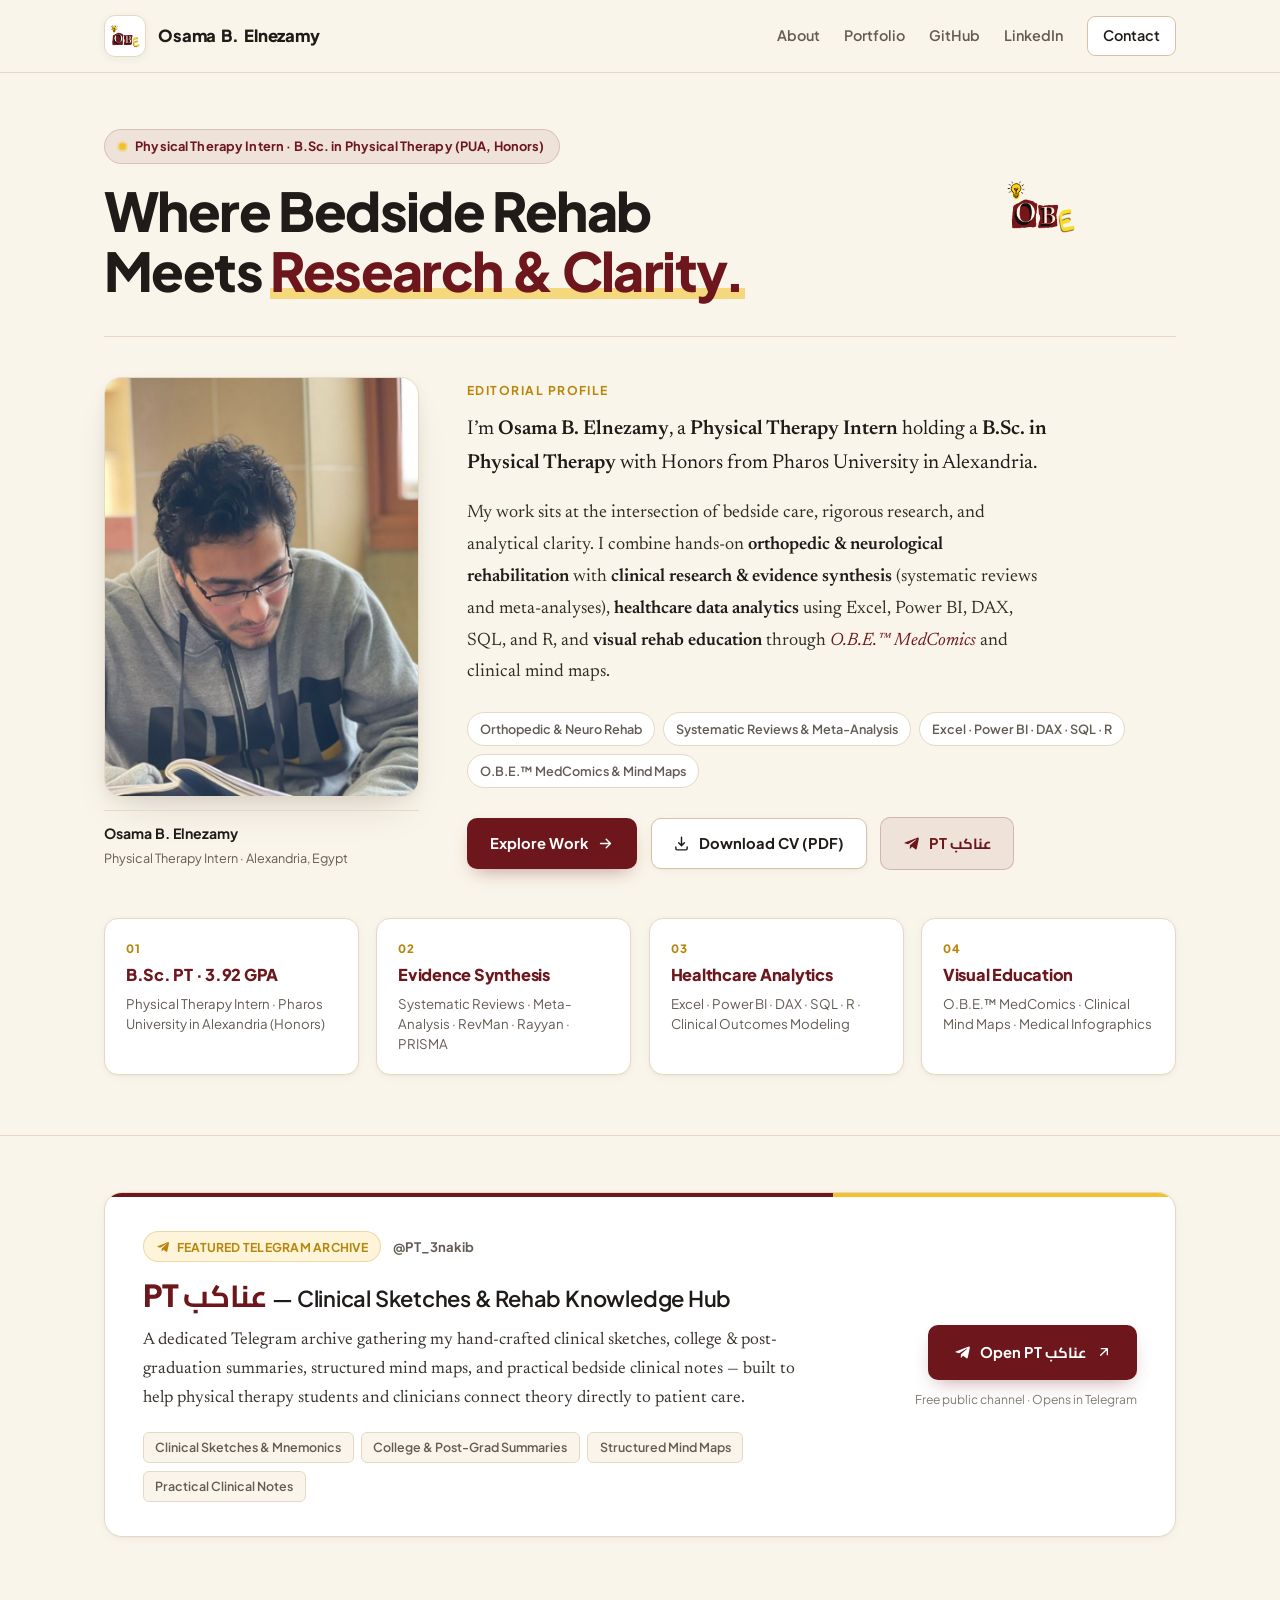
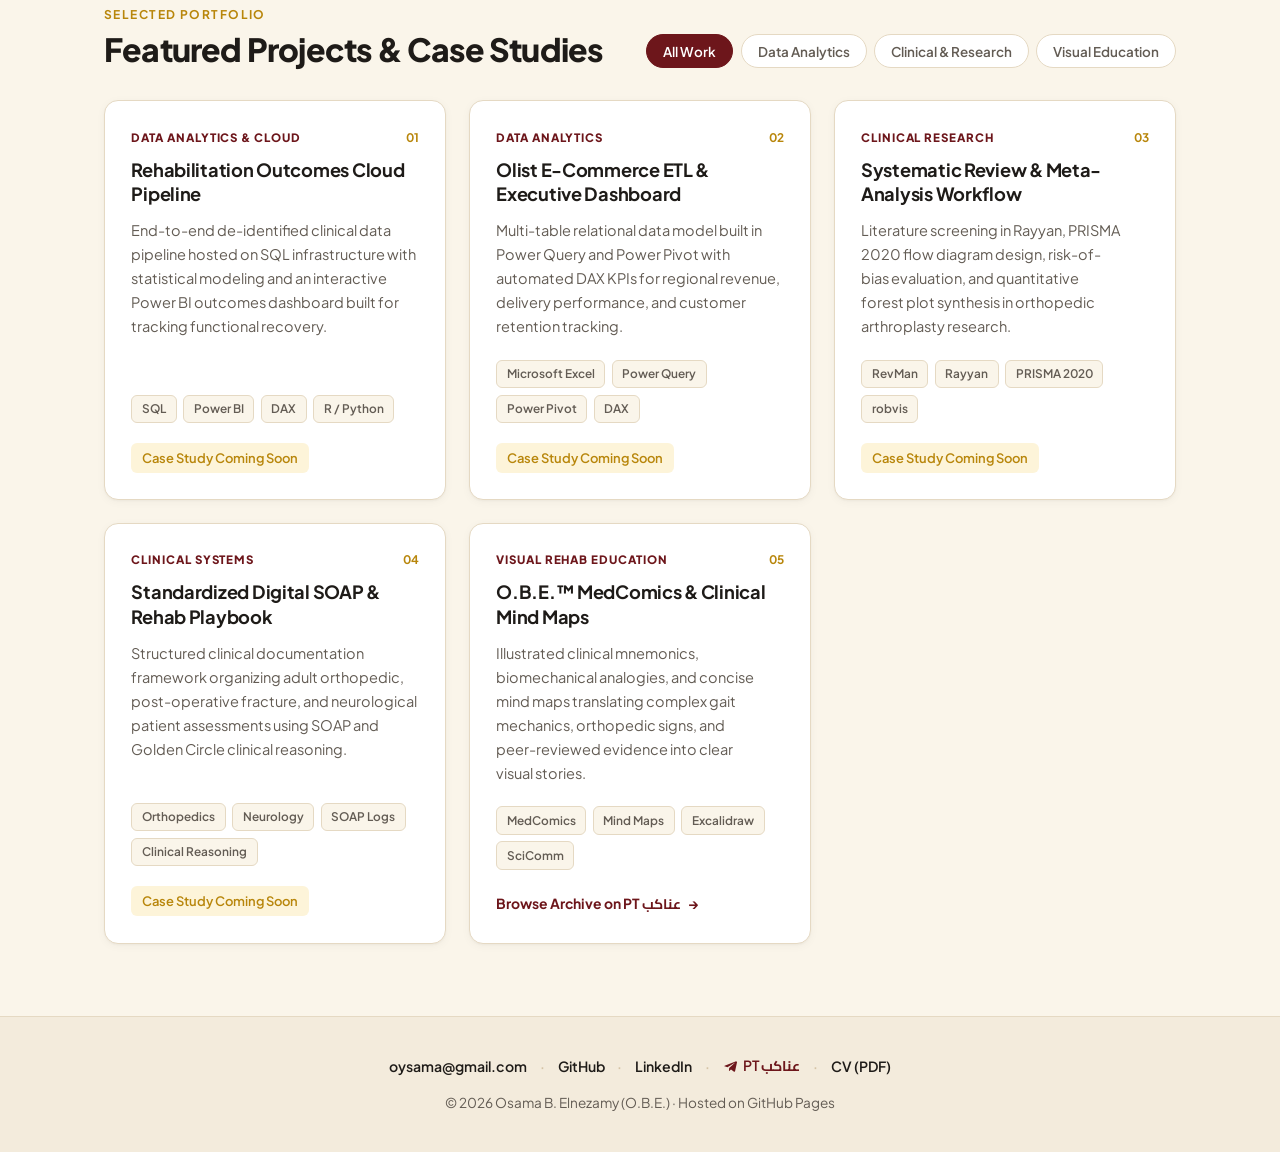
==== commit 23fc57c3: "Redesign portfolio with warm editorial theme" ====
--- a/index.html
+++ b/index.html
@@ -5,11 +5,59 @@
   <meta name="viewport" content="width=device-width, initial-scale=1.0" />
   <meta
     name="description"
-    content="Osama Badran (Osama B. Elnezamy · O.B.E.) — Physical Therapy Intern, Clinical Researcher, Healthcare Data Analyst, and Medical Visual Educator."
+    content="Osama B. Elnezamy (O.B.E.) — Physical Therapy Intern, Clinical Researcher, Healthcare Data Analyst, and Medical Visual Educator."
   />
   <meta name="theme-color" content="#FAF5EA" />
+  <link rel="canonical" href="https://osamabadran.github.io/" />
   <link rel="icon" type="image/png" href="assets/images/design/obe-logo.png" />
-  <title>Osama Badran (Osama B. Elnezamy) · Physical Therapy, Clinical Research &amp; Data Analytics</title>
+  <title>Osama B. Elnezamy (O.B.E.) · Physical Therapy, Clinical Research &amp; Data Analytics</title>
+
+  <!-- Open Graph / Social Preview -->
+  <meta property="og:type" content="website" />
+  <meta property="og:url" content="https://osamabadran.github.io/" />
+  <meta property="og:title" content="Osama B. Elnezamy (O.B.E.) · Physical Therapy, Clinical Research &amp; Data Analytics" />
+  <meta
+    property="og:description"
+    content="Physical Therapy Intern, Clinical Researcher, Healthcare Data Analyst, and Medical Visual Educator."
+  />
+  <meta property="og:image" content="https://osamabadran.github.io/assets/images/og-cover.png" />
+  <meta property="og:image:width" content="1200" />
+  <meta property="og:image:height" content="630" />
+  <meta
+    property="og:image:alt"
+    content="Osama B. Elnezamy (O.B.E.) — Physical Therapy, Clinical Research, Healthcare Data Analytics, and Visual Education"
+  />
+
+  <!-- Twitter Card -->
+  <meta name="twitter:card" content="summary_large_image" />
+  <meta name="twitter:title" content="Osama B. Elnezamy (O.B.E.) · Physical Therapy, Clinical Research &amp; Data Analytics" />
+  <meta
+    name="twitter:description"
+    content="Physical Therapy Intern, Clinical Researcher, Healthcare Data Analyst, and Medical Visual Educator."
+  />
+  <meta name="twitter:image" content="https://osamabadran.github.io/assets/images/og-cover.png" />
+
+  <!-- Structured Data (JSON-LD) -->
+  <script type="application/ld+json">
+    {
+      "@context": "https://schema.org",
+      "@type": "Person",
+      "name": "Osama B. Elnezamy",
+      "alternateName": ["Osama Badran", "O.B.E."],
+      "url": "https://osamabadran.github.io/",
+      "image": "https://osamabadran.github.io/assets/images/osama-profile.jpg",
+      "jobTitle": "Physical Therapy Intern, Clinical Researcher & Healthcare Data Analyst",
+      "alumniOf": {
+        "@type": "CollegeOrUniversity",
+        "name": "Pharos University in Alexandria"
+      },
+      "sameAs": [
+        "https://github.com/Osamabadran",
+        "https://www.linkedin.com/in/osama-b-elnezamy",
+        "https://t.me/PT_3nakib"
+      ]
+    }
+  </script>
 
   <!-- Google Fonts: Plus Jakarta Sans (UI/Headings), Newsreader (Editorial Bio), Cairo (Arabic) -->
   <link rel="preconnect" href="https://fonts.googleapis.com" />
@@ -26,13 +74,12 @@
   <!-- Sticky Editorial Navigation -->
   <header class="site-header" id="top">
     <nav class="nav-inner container" aria-label="Primary navigation">
-      <a href="#top" class="brand" aria-label="Osama Badran home">
+      <a href="#top" class="brand" aria-label="Osama B. Elnezamy home">
         <span class="brand-mark" aria-hidden="true">
           <img src="assets/images/design/obe-logo.png" alt="" width="42" height="42" />
         </span>
         <span class="brand-text">
-          <span class="brand-name">Osama Badran</span>
-          <span class="brand-sub">O.B.E. · Clinical &amp; Data</span>
+          <span class="brand-name">Osama B. Elnezamy</span>
         </span>
       </a>
 
@@ -50,18 +97,6 @@
       <div class="nav-links" id="primary-nav-links">
         <a href="#about">About</a>
         <a href="#projects">Portfolio</a>
-        <a
-          href="https://t.me/PT_3nakib"
-          target="_blank"
-          rel="noopener noreferrer"
-          class="nav-link-telegram"
-          aria-label="PT عناكب Telegram Channel (opens in new tab)"
-        >
-          <svg class="icon-svg" viewBox="0 0 24 24" aria-hidden="true">
-            <path d="M21.93 4.65c.22-.94-.35-1.31-.97-1.08L2.63 10.64c-.91.36-.9.88-.17 1.11l4.7 1.47 10.9-6.88c.51-.31.99-.14.6.2l-8.83 7.97-.33 4.86c.48 0 .7-.22.97-.48l2.33-2.26 4.84 3.57c.89.49 1.53.24 1.75-.82l3.14-14.69z" />
-          </svg>
-          <span>PT <bdi class="ar-text" lang="ar" dir="rtl">عناكب</bdi></span>
-        </a>
         <a href="https://github.com/Osamabadran" target="_blank" rel="noopener noreferrer">GitHub</a>
         <a href="https://www.linkedin.com/in/osama-b-elnezamy" target="_blank" rel="noopener noreferrer">LinkedIn</a>
         <a href="mailto:oysama@gmail.com" class="nav-link-cta">Contact</a>
@@ -83,8 +118,7 @@
               </span>
             </div>
             <h1 id="hero-heading">
-              Turning Clinical Evidence &amp; Raw Data Into
-              <span class="headline-accent">Actionable Impact.</span>
+              Where Bedside Rehab Meets <span class="headline-accent">Research &amp; Clarity.</span>
             </h1>
           </div>
 
@@ -119,7 +153,7 @@
             <div class="portrait-wrap">
               <img
                 src="assets/images/osama-profile.jpg"
-                alt="Portrait of Osama Badran (Osama B. Elnezamy) studying clinical literature"
+                alt="Portrait of Osama B. Elnezamy studying clinical literature"
                 class="portrait-img"
                 width="696"
                 height="928"
@@ -127,8 +161,8 @@
               />
             </div>
             <figcaption class="portrait-caption">
-              <span class="caption-primary">Osama Badran</span>
-              <span class="caption-meta">Academic: Osama B. Elnezamy · Alexandria, Egypt</span>
+              <span class="caption-primary">Osama B. Elnezamy</span>
+              <span class="caption-meta">Physical Therapy Intern · Alexandria, Egypt</span>
             </figcaption>
           </figure>
 
@@ -136,9 +170,8 @@
             <p class="bio-kicker">Editorial Profile</p>
             <div class="editorial-bio">
               <p class="bio-lead">
-                I’m <strong>Osama Badran</strong> — publishing academically as <em>Osama B. Elnezamy</em> — a
-                <strong>Physical Therapy Intern</strong> holding a <strong>B.Sc. in Physical Therapy</strong> with
-                Honors (3.92 GPA) from Pharos University in Alexandria.
+                I’m <strong>Osama B. Elnezamy</strong>, a <strong>Physical Therapy Intern</strong> holding a
+                <strong>B.Sc. in Physical Therapy</strong> with Honors from Pharos University in Alexandria.
               </p>
               <p>
                 My work sits at the intersection of bedside care, rigorous research, and analytical clarity. I combine
@@ -210,7 +243,7 @@
           <div class="pillar-card">
             <span class="pillar-index">04</span>
             <h2 class="pillar-title">Visual Education</h2>
-            <p class="pillar-desc">O.B.E.™ MedComics · Clinical Mind Maps · PHIX Brand System</p>
+            <p class="pillar-desc">O.B.E.™ MedComics · Clinical Mind Maps · Medical Infographics</p>
           </div>
         </div>
       </div>
@@ -294,14 +327,10 @@
               Clinical &amp; Research
             </button>
             <button type="button" class="filter-btn" data-filter="design" aria-pressed="false">
-              Design &amp; Branding
+              Visual Education
             </button>
           </div>
         </div>
-
-        <p class="project-count" id="project-count" aria-live="polite">
-          Showing 6 of 6 featured works
-        </p>
 
         <div class="project-grid" id="project-grid">
           <!-- Data Analytics 1 -->
@@ -324,15 +353,7 @@
                 <span class="tag">DAX</span>
                 <span class="tag">R / Python</span>
               </div>
-              <a
-                href="https://github.com/Osamabadran"
-                target="_blank"
-                rel="noopener noreferrer"
-                class="card-link"
-              >
-                <span>View Repository &amp; Dashboard</span>
-                <span class="arrow" aria-hidden="true">→</span>
-              </a>
+              <span class="card-status">Case Study Coming Soon</span>
             </div>
           </article>
 
@@ -356,15 +377,7 @@
                 <span class="tag">Power Pivot</span>
                 <span class="tag">DAX</span>
               </div>
-              <a
-                href="https://github.com/Osamabadran"
-                target="_blank"
-                rel="noopener noreferrer"
-                class="card-link"
-              >
-                <span>View Project Breakdown</span>
-                <span class="arrow" aria-hidden="true">→</span>
-              </a>
+              <span class="card-status">Case Study Coming Soon</span>
             </div>
           </article>
 
@@ -388,15 +401,7 @@
                 <span class="tag">PRISMA 2020</span>
                 <span class="tag">robvis</span>
               </div>
-              <a
-                href="https://github.com/Osamabadran"
-                target="_blank"
-                rel="noopener noreferrer"
-                class="card-link"
-              >
-                <span>Explore Research Workflow</span>
-                <span class="arrow" aria-hidden="true">→</span>
-              </a>
+              <span class="card-status">Case Study Coming Soon</span>
             </div>
           </article>
 
@@ -420,48 +425,16 @@
                 <span class="tag">SOAP Logs</span>
                 <span class="tag">Clinical Reasoning</span>
               </div>
-              <a
-                href="https://github.com/Osamabadran"
-                target="_blank"
-                rel="noopener noreferrer"
-                class="card-link"
-              >
-                <span>Explore Clinical Framework</span>
-                <span class="arrow" aria-hidden="true">→</span>
-              </a>
+              <span class="card-status">Case Study Coming Soon</span>
             </div>
           </article>
 
-          <!-- Design 1 -->
-          <article class="project-card" data-category="design">
-            <div class="card-top">
-              <div class="card-meta-row">
-                <span class="card-category">Brand Identity</span>
-                <span class="card-num">05</span>
-              </div>
-              <h3>PHIX Clinic Visual Identity ("Don't just treat it, PHIX it")</h3>
-              <p>
-                Complete healthcare branding system, custom vector logo engineering, color system, and clinical
-                communication assets built for a modern physical therapy brand.
-              </p>
-            </div>
-            <div class="card-bottom">
-              <div class="tags">
-                <span class="tag">Brand Identity</span>
-                <span class="tag">Figma</span>
-                <span class="tag">Canva</span>
-                <span class="tag">Vector Design</span>
-              </div>
-              <span class="card-status">Visual Showcase Coming Soon</span>
-            </div>
-          </article>
-
-          <!-- Design 2 -->
+          <!-- Visual Education -->
           <article class="project-card" data-category="design">
             <div class="card-top">
               <div class="card-meta-row">
                 <span class="card-category">Visual Rehab Education</span>
-                <span class="card-num">06</span>
+                <span class="card-num">05</span>
               </div>
               <h3>O.B.E.™ MedComics &amp; Clinical Mind Maps</h3>
               <p>
@@ -517,7 +490,7 @@
         <a href="assets/cv/Osama_Elnezamy_CV.pdf" target="_blank" rel="noopener noreferrer">CV (PDF)</a>
       </div>
       <p class="footer-copy">
-        © 2026 Osama Badran (Osama B. Elnezamy · O.B.E.) · Hosted on GitHub Pages
+        © 2026 Osama B. Elnezamy (O.B.E.) · Hosted on GitHub Pages
       </p>
     </div>
   </footer>
--- a/styles.css
+++ b/styles.css
@@ -1,5 +1,5 @@
 /* ==========================================================================
-   Osama Badran (Osama B. Elnezamy · O.B.E.) — Warm Editorial Design System
+   Osama B. Elnezamy (O.B.E.) — Warm Editorial Design System
    ========================================================================== */
 
 :root {
@@ -195,24 +195,16 @@
 
 .brand-text {
   display: flex;
-  flex-direction: column;
+  align-items: center;
   line-height: 1.15;
 }
 
 .brand-name {
-  font-size: 1.02rem;
+  font-size: 1.04rem;
   font-weight: 800;
-  letter-spacing: -0.025em;
-  color: var(--ink);
-}
-
-.brand-sub {
-  font-size: 0.72rem;
-  font-weight: 600;
-  letter-spacing: 0.04em;
-  text-transform: uppercase;
-  color: var(--muted);
-  margin-top: 2px;
+  letter-spacing: -0.01em;
+  word-spacing: 0.14em;
+  color: var(--ink);
 }
 
 .nav-links {
@@ -231,22 +223,6 @@
 
 .nav-links a:hover {
   color: var(--maroon);
-}
-
-.nav-link-telegram {
-  display: inline-flex;
-  align-items: center;
-  gap: 0.42rem;
-  padding: 0.36rem 0.78rem;
-  border-radius: 999px;
-  background: var(--maroon-tint);
-  color: var(--maroon) !important;
-  border: 1px solid rgba(109, 22, 27, 0.16);
-}
-
-.nav-link-telegram:hover {
-  background: var(--maroon-tint-strong);
-  border-color: rgba(109, 22, 27, 0.32);
 }
 
 .nav-link-cta {
@@ -301,10 +277,10 @@
   border-bottom: 1px solid var(--border);
 }
 
-/* Masthead: Headline + Compact Seamless Animated O.B.E. Brand Mark */
+/* Masthead: Headline + Seamless Animated O.B.E. Brand Mark */
 .hero-masthead {
   display: flex;
-  align-items: flex-end;
+  align-items: center;
   justify-content: space-between;
   gap: 2rem;
   padding-bottom: 2.25rem;
@@ -313,7 +289,7 @@
 }
 
 .hero-masthead-copy {
-  max-width: 780px;
+  max-width: 700px;
   min-width: 0;
 }
 
@@ -350,10 +326,12 @@
   line-height: 1.12;
   letter-spacing: -0.03em;
   color: var(--ink);
+  text-wrap: balance;
 }
 
 .headline-accent {
   color: var(--maroon);
+  white-space: nowrap;
   background-image: linear-gradient(
     transparent 76%,
     rgba(242, 194, 46, 0.58) 76%,
@@ -380,7 +358,7 @@
   flex-direction: column;
   align-items: center;
   justify-content: center;
-  width: 156px;
+  width: 270px;
   padding: 0;
   margin: 0;
   border: 0;
@@ -398,8 +376,8 @@
   background: transparent;
   mix-blend-mode: multiply;
   filter: brightness(1.08) contrast(1.06);
-  -webkit-mask-image: radial-gradient(ellipse 88% 86% at 50% 50%, #000 58%, transparent 100%);
-  mask-image: radial-gradient(ellipse 88% 86% at 50% 50%, #000 58%, transparent 100%);
+  -webkit-mask-image: radial-gradient(ellipse 96% 94% at 50% 50%, #000 72%, transparent 100%);
+  mask-image: radial-gradient(ellipse 96% 94% at 50% 50%, #000 72%, transparent 100%);
   pointer-events: none;
 }
 
@@ -498,6 +476,9 @@
   font-size: 1.13rem;
   line-height: 1.76;
   color: #312C27;
+  max-width: 58ch;
+  text-wrap: pretty;
+  hyphens: none;
   margin-bottom: 1.15rem;
 }
 
@@ -727,6 +708,7 @@
   line-height: 1.7;
   color: #3A342E;
   max-width: 680px;
+  text-wrap: pretty;
   margin-bottom: 1.15rem;
 }
 
@@ -783,7 +765,7 @@
   justify-content: space-between;
   align-items: flex-end;
   gap: 1.25rem;
-  margin-bottom: 1rem;
+  margin-bottom: 2rem;
 }
 
 .section-kicker {
@@ -832,12 +814,6 @@
   color: #FFFFFF;
 }
 
-.project-count {
-  font-size: 0.83rem;
-  color: var(--muted-light);
-  margin-bottom: 1.5rem;
-}
-
 .project-grid {
   display: grid;
   grid-template-columns: repeat(3, minmax(0, 1fr));
@@ -917,6 +893,7 @@
   font-size: 0.91rem;
   line-height: 1.65;
   color: var(--muted);
+  text-wrap: pretty;
   margin-bottom: 1.35rem;
 }
 
@@ -1081,7 +1058,7 @@
   }
 
   .obe-motion-trigger {
-    width: 136px;
+    width: 210px;
   }
 
   .profile-spread {
@@ -1097,6 +1074,10 @@
 @media (max-width: 600px) {
   .container {
     padding: 0 1.15rem;
+  }
+
+  .headline-accent {
+    white-space: normal;
   }
 
   .pillars-grid,
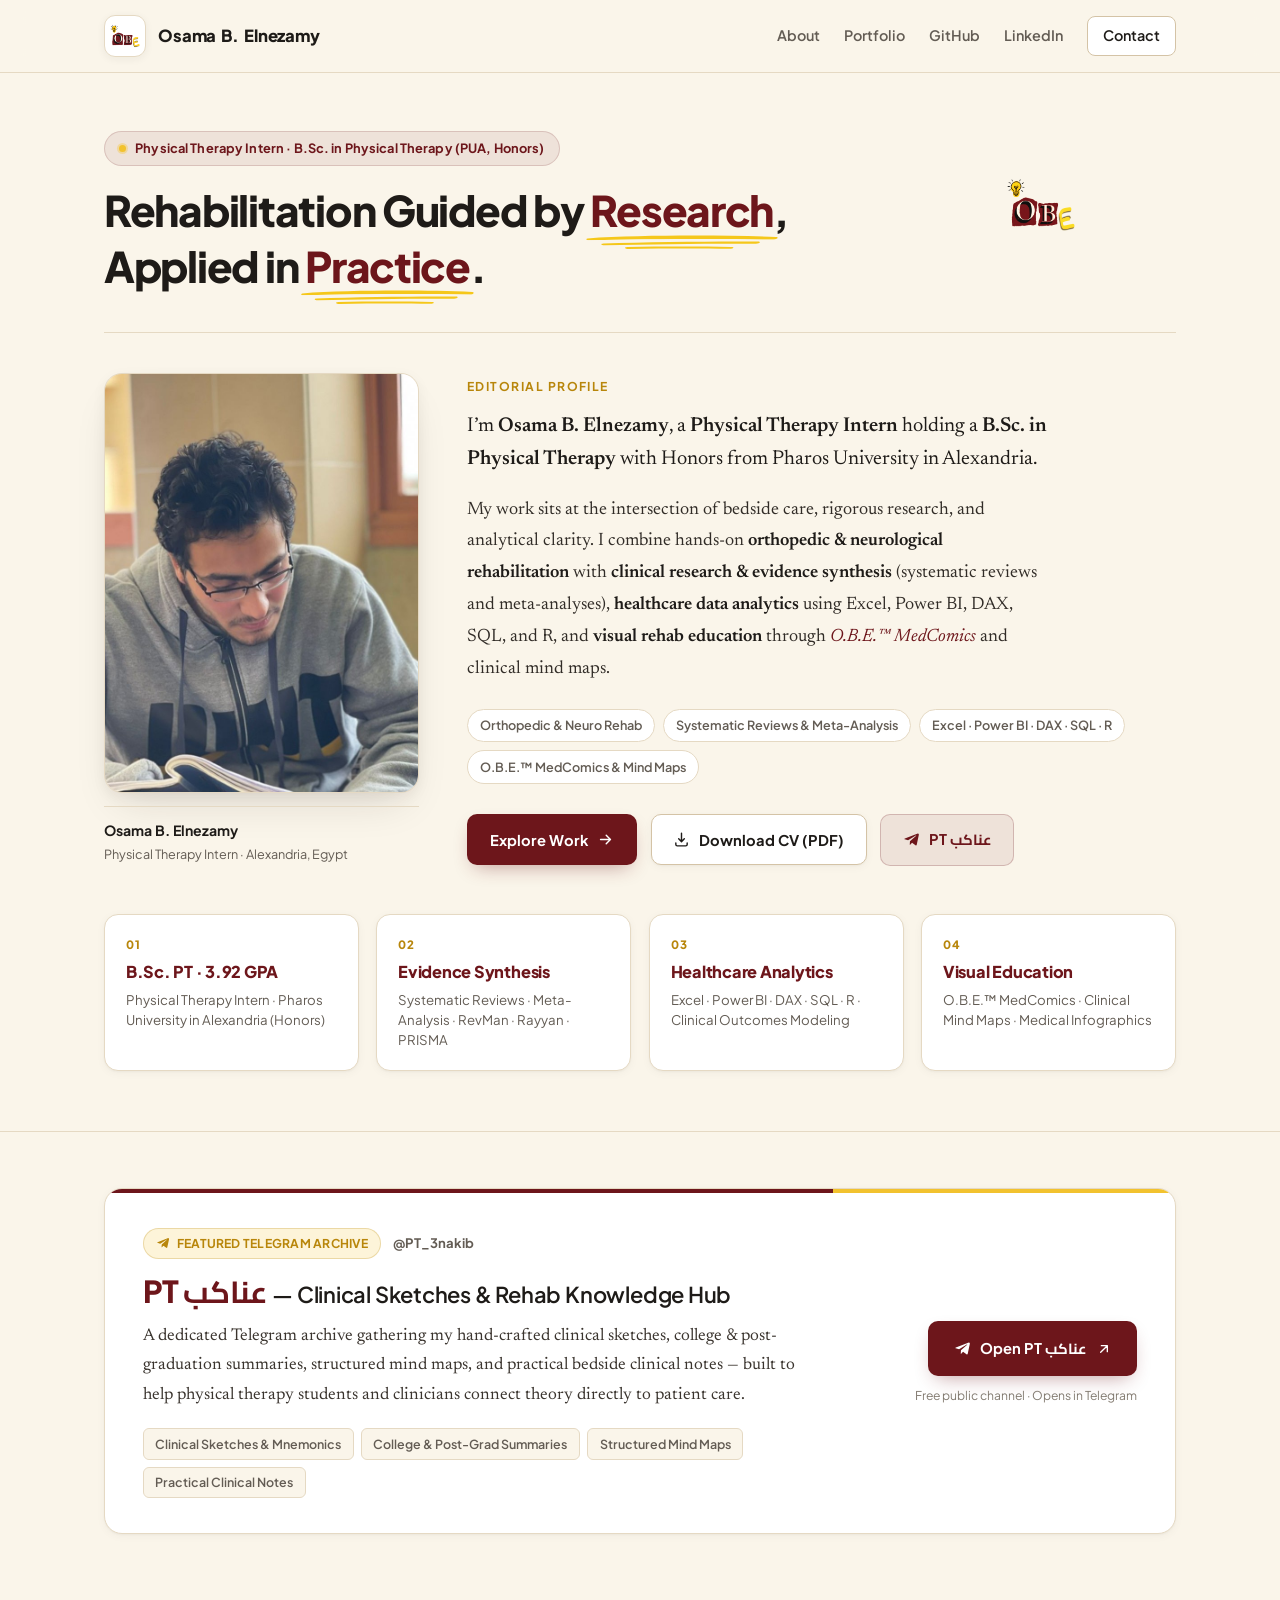
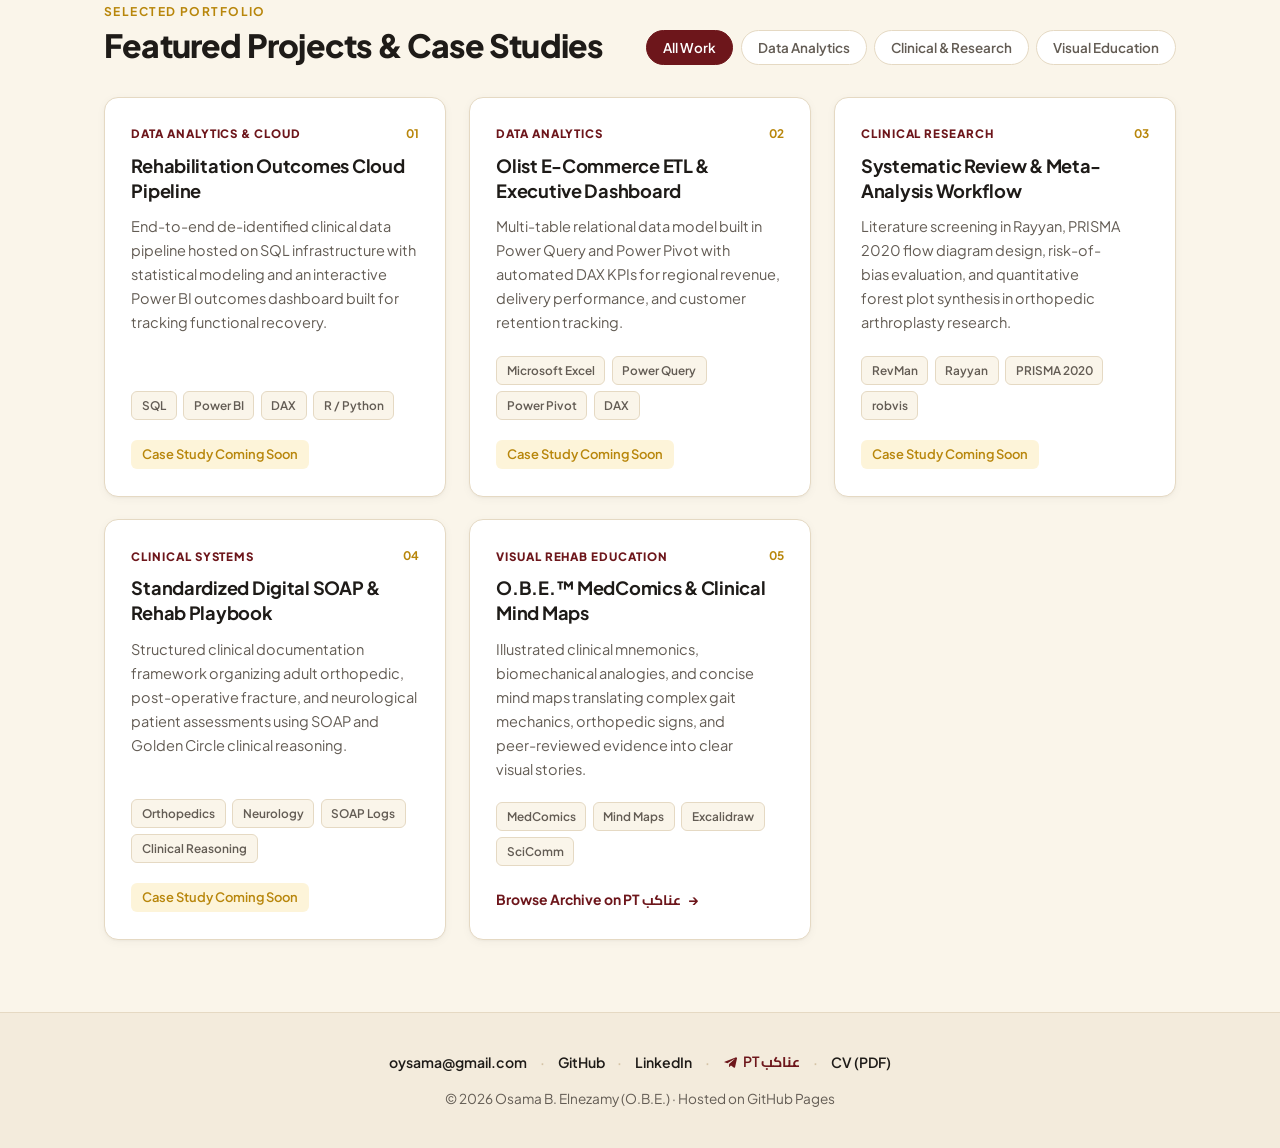
==== commit fbc867fa: "Redesign portfolio with warm editorial theme" ====
--- a/index.html
+++ b/index.html
@@ -118,7 +118,36 @@
               </span>
             </div>
             <h1 id="hero-heading">
-              Where Bedside Rehab Meets <span class="headline-accent">Research &amp; Clarity.</span>
+              Rehabilitation Guided by
+              <span class="headline-accent scribble-first">Research<svg class="scribble" viewBox="0 0 220 38" preserveAspectRatio="none" aria-hidden="true">
+                  <defs>
+                    <mask id="scribble-mask-1" maskUnits="userSpaceOnUse">
+                      <path class="scribble-reveal s1" d="M 0 8 Q 110 4 220 7" />
+                      <path class="scribble-reveal s2" d="M 202 18 Q 110 18 16 21" />
+                      <path class="scribble-reveal s3" d="M 42 29 Q 106 27.5 172 29" />
+                    </mask>
+                  </defs>
+                  <g class="scribble-fill" mask="url(#scribble-mask-1)">
+                    <path d="M 3 9 C 62 2, 154 2, 217 6 C 220 6.5, 219 11, 214 11.5 C 150 9.5, 64 10.5, 6 13 C 1 13.3, 0.5 9.4, 3 9 Z" />
+                    <path d="M 196 15.5 C 142 15, 72 16.5, 21 19.5 C 17 20, 18 23.5, 23 23 C 76 21, 142 19.5, 194 20 C 199 20, 200 15.6, 196 15.5 Z" />
+                    <path d="M 48 26.5 C 88 25.2, 132 25.2, 166 26.5 C 170 26.8, 169 30.2, 164 30.2 C 130 29.2, 90 29.4, 50 30.5 C 45 30.7, 44 26.8, 48 26.5 Z" />
+                  </g>
+                </svg></span>,<br class="hero-break" />
+              Applied in
+              <span class="headline-accent scribble-second">Practice<svg class="scribble" viewBox="0 0 220 38" preserveAspectRatio="none" aria-hidden="true">
+                  <defs>
+                    <mask id="scribble-mask-2" maskUnits="userSpaceOnUse">
+                      <path class="scribble-reveal s1" d="M 0 8 Q 110 4 220 7" />
+                      <path class="scribble-reveal s2" d="M 202 18 Q 110 18 16 21" />
+                      <path class="scribble-reveal s3" d="M 42 29 Q 106 27.5 172 29" />
+                    </mask>
+                  </defs>
+                  <g class="scribble-fill" mask="url(#scribble-mask-2)">
+                    <path d="M 3 9 C 62 2, 154 2, 217 6 C 220 6.5, 219 11, 214 11.5 C 150 9.5, 64 10.5, 6 13 C 1 13.3, 0.5 9.4, 3 9 Z" />
+                    <path d="M 196 15.5 C 142 15, 72 16.5, 21 19.5 C 17 20, 18 23.5, 23 23 C 76 21, 142 19.5, 194 20 C 199 20, 200 15.6, 196 15.5 Z" />
+                    <path d="M 48 26.5 C 88 25.2, 132 25.2, 166 26.5 C 170 26.8, 169 30.2, 164 30.2 C 130 29.2, 90 29.4, 50 30.5 C 45 30.7, 44 26.8, 48 26.5 Z" />
+                  </g>
+                </svg></span>.
             </h1>
           </div>
 
--- a/styles.css
+++ b/styles.css
@@ -289,7 +289,8 @@
 }
 
 .hero-masthead-copy {
-  max-width: 700px;
+  flex: 1;
+  max-width: 780px;
   min-width: 0;
 }
 
@@ -321,26 +322,73 @@
 }
 
 .hero h1 {
-  font-size: clamp(2.1rem, 4.3vw, 3.35rem);
+  font-size: clamp(1.65rem, 3.3vw, 2.7rem);
   font-weight: 800;
-  line-height: 1.12;
+  line-height: 1.32;
   letter-spacing: -0.03em;
   color: var(--ink);
-  text-wrap: balance;
+}
+
+.hero-break {
+  display: inline;
 }
 
 .headline-accent {
+  position: relative;
+  display: inline-block;
   color: var(--maroon);
   white-space: nowrap;
-  background-image: linear-gradient(
-    transparent 76%,
-    rgba(242, 194, 46, 0.58) 76%,
-    rgba(242, 194, 46, 0.58) 93%,
-    transparent 93%
-  );
-  box-decoration-break: clone;
-  -webkit-box-decoration-break: clone;
-}
+}
+
+.scribble {
+  position: absolute;
+  left: -3%;
+  bottom: -0.34em;
+  width: 106%;
+  height: 0.44em;
+  overflow: visible;
+  pointer-events: none;
+}
+
+.scribble-fill {
+  fill: #F5C71A;
+}
+
+.scribble-reveal {
+  fill: none;
+  stroke: #FFFFFF;
+  stroke-width: 10;
+  stroke-linecap: round;
+  stroke-linejoin: round;
+  stroke-dasharray: 260;
+  stroke-dashoffset: 260;
+}
+
+.scribble-reveal.s2 {
+  stroke-width: 9;
+  stroke-dasharray: 220;
+  stroke-dashoffset: 220;
+}
+
+.scribble-reveal.s3 {
+  stroke-width: 9;
+  stroke-dasharray: 160;
+  stroke-dashoffset: 160;
+}
+
+/* Word 1 ("Research"): snappy 3-pass Z-draw */
+.scribble-first .s1 { animation: scribble-sweep-1 0.19s cubic-bezier(0.22, 1, 0.36, 1) 0.45s both; }
+.scribble-first .s2 { animation: scribble-sweep-2 0.17s cubic-bezier(0.22, 1, 0.36, 1) 0.61s both; }
+.scribble-first .s3 { animation: scribble-sweep-3 0.15s cubic-bezier(0.22, 1, 0.36, 1) 0.75s both; }
+
+/* Word 2 ("Practice"): draws right after "Research" finishes */
+.scribble-second .s1 { animation: scribble-sweep-1 0.19s cubic-bezier(0.22, 1, 0.36, 1) 1.02s both; }
+.scribble-second .s2 { animation: scribble-sweep-2 0.17s cubic-bezier(0.22, 1, 0.36, 1) 1.18s both; }
+.scribble-second .s3 { animation: scribble-sweep-3 0.15s cubic-bezier(0.22, 1, 0.36, 1) 1.32s both; }
+
+@keyframes scribble-sweep-1 { from { stroke-dashoffset: 260; } to { stroke-dashoffset: 0; } }
+@keyframes scribble-sweep-2 { from { stroke-dashoffset: 220; } to { stroke-dashoffset: 0; } }
+@keyframes scribble-sweep-3 { from { stroke-dashoffset: 160; } to { stroke-dashoffset: 0; } }
 
 /* Seamless, Background-less Animated O.B.E. Motion Emblem
    NOTE: No isolation, transform, or opacity on parent so mix-blend-mode: multiply
@@ -1071,13 +1119,15 @@
   }
 }
 
+@media (max-width: 680px) {
+  .hero-break {
+    display: none;
+  }
+}
+
 @media (max-width: 600px) {
   .container {
     padding: 0 1.15rem;
-  }
-
-  .headline-accent {
-    white-space: normal;
   }
 
   .pillars-grid,
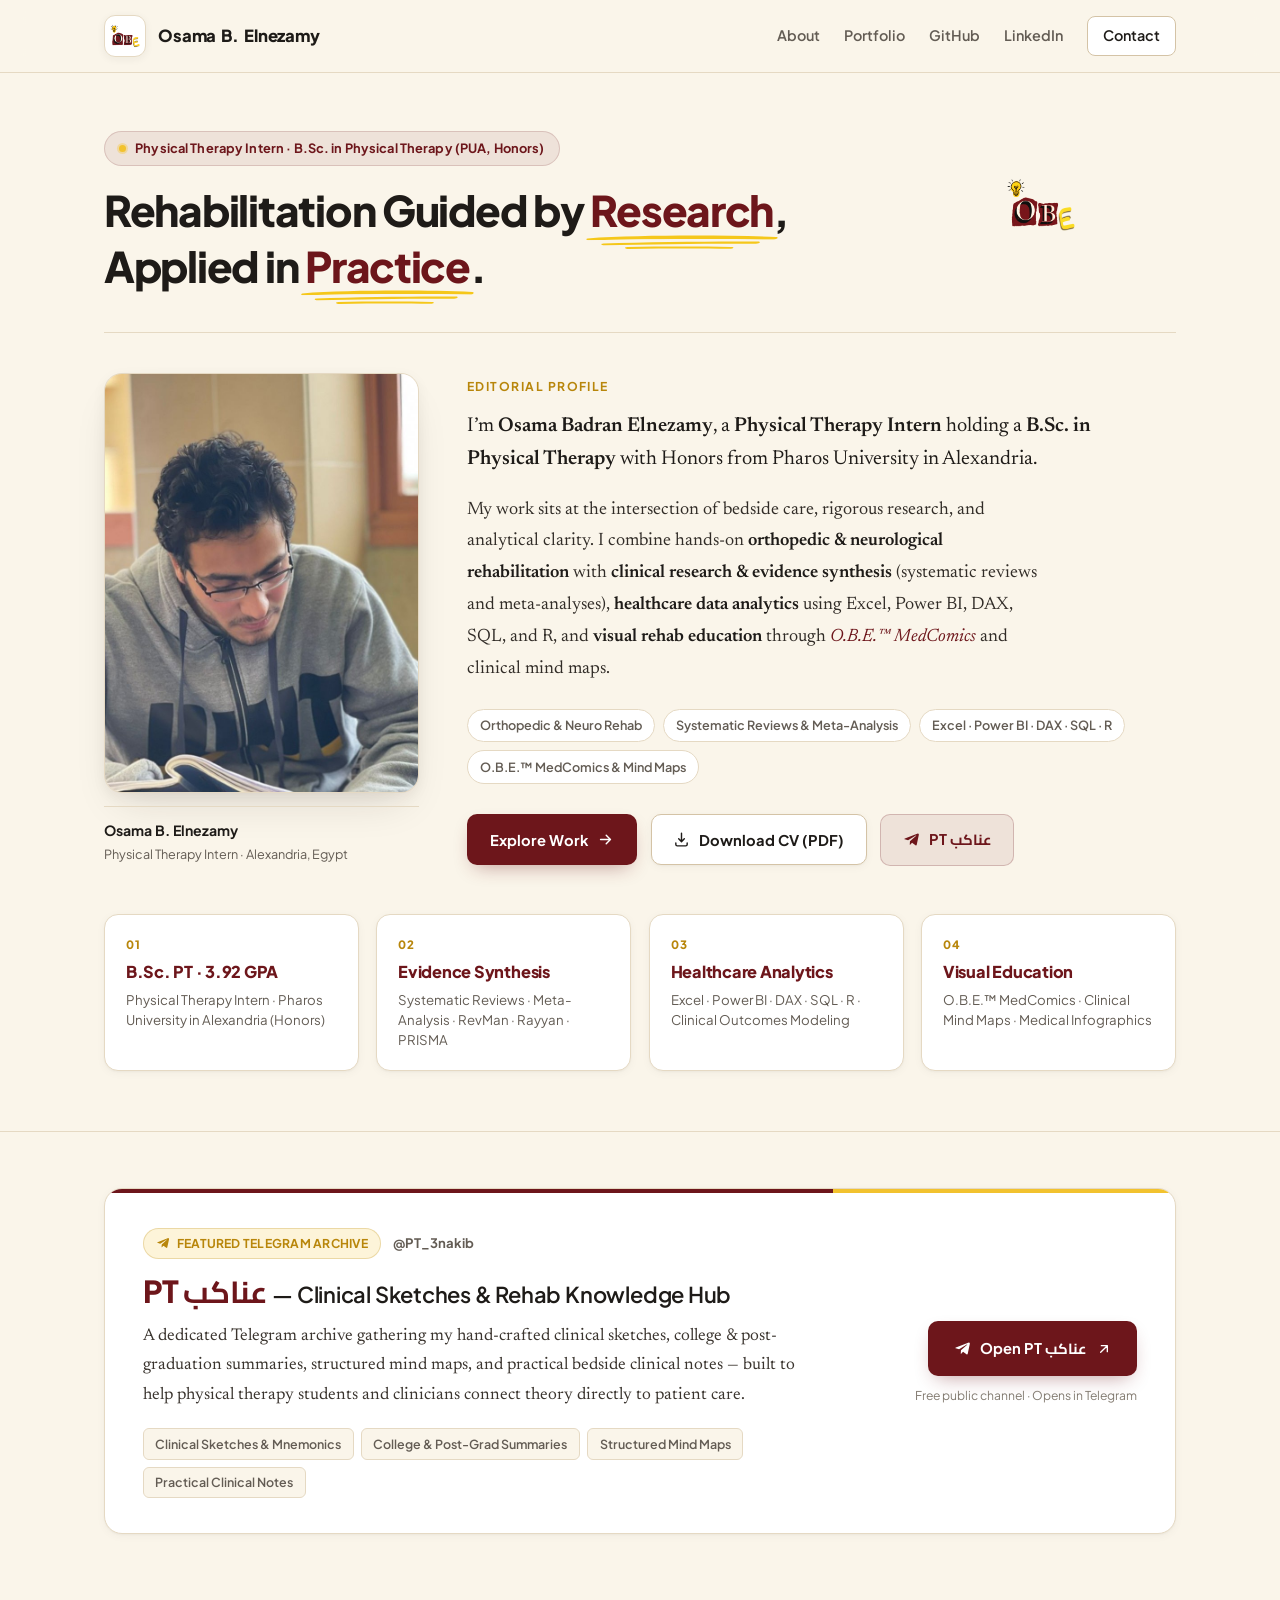
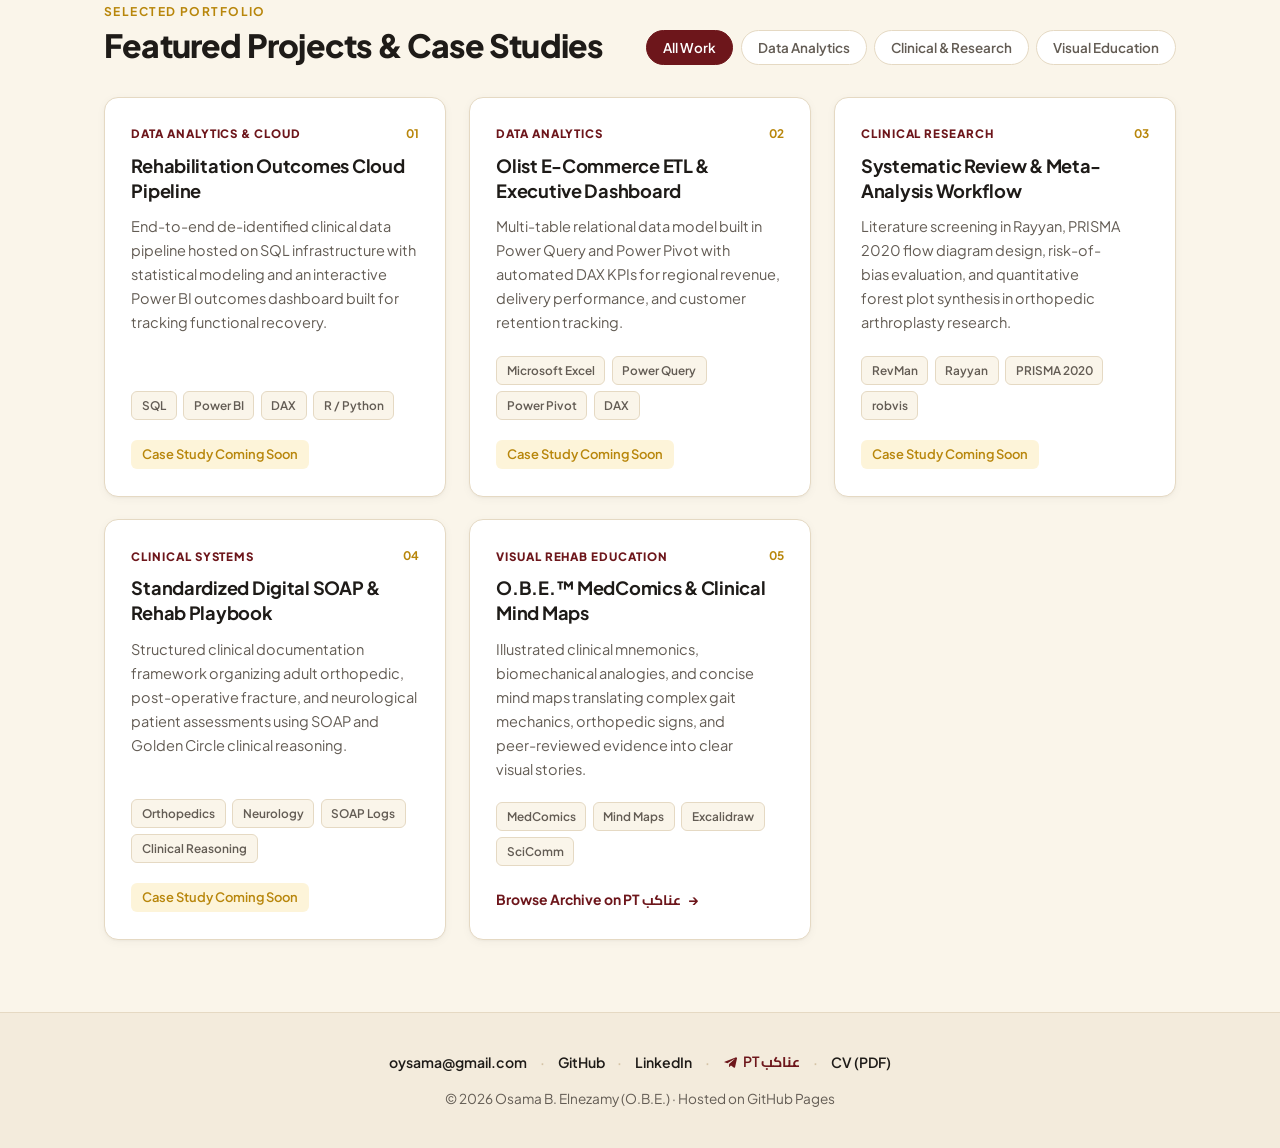
==== commit ac15f834: "Redesign portfolio with warm editorial theme" ====
--- a/index.html
+++ b/index.html
@@ -199,7 +199,7 @@
             <p class="bio-kicker">Editorial Profile</p>
             <div class="editorial-bio">
               <p class="bio-lead">
-                I’m <strong>Osama B. Elnezamy</strong>, a <strong>Physical Therapy Intern</strong> holding a
+                I’m <strong>Osama Badran Elnezamy</strong>, a <strong>Physical Therapy Intern</strong> holding a
                 <strong>B.Sc. in Physical Therapy</strong> with Honors from Pharos University in Alexandria.
               </p>
               <p>
